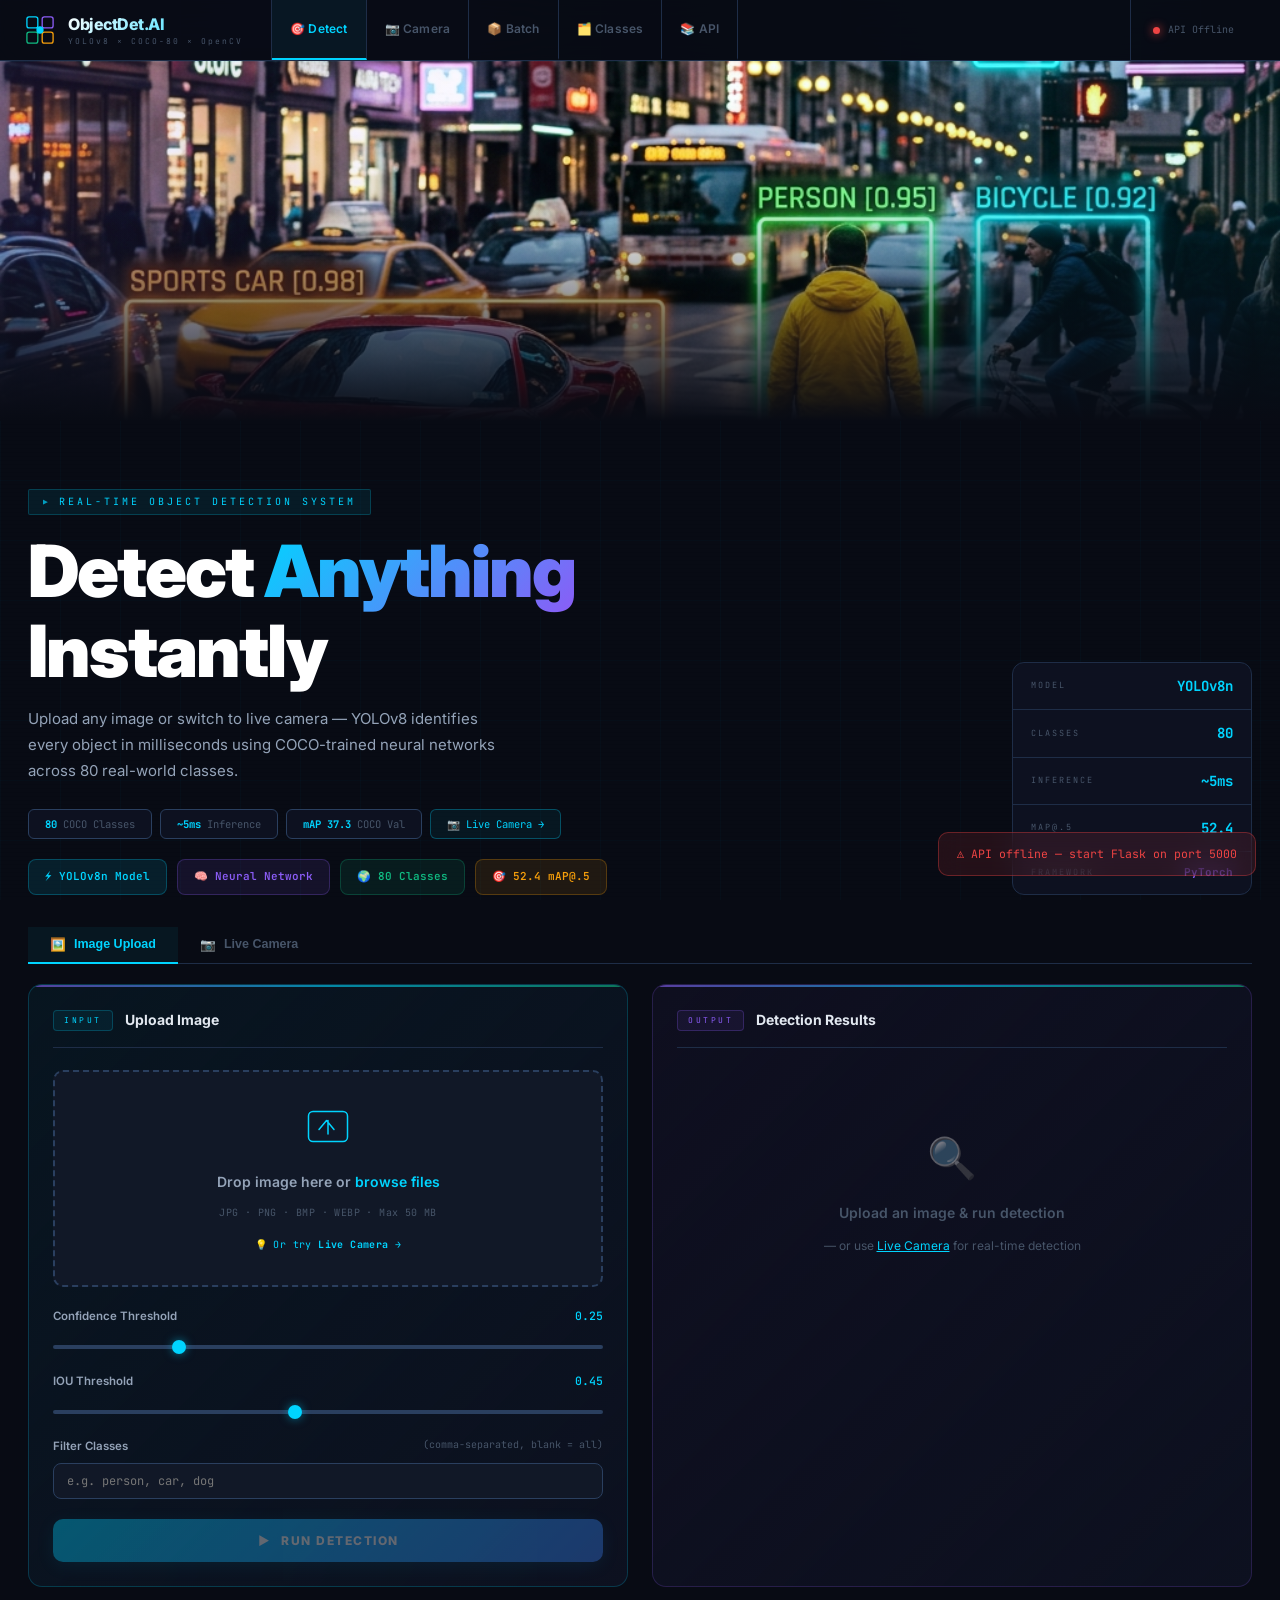
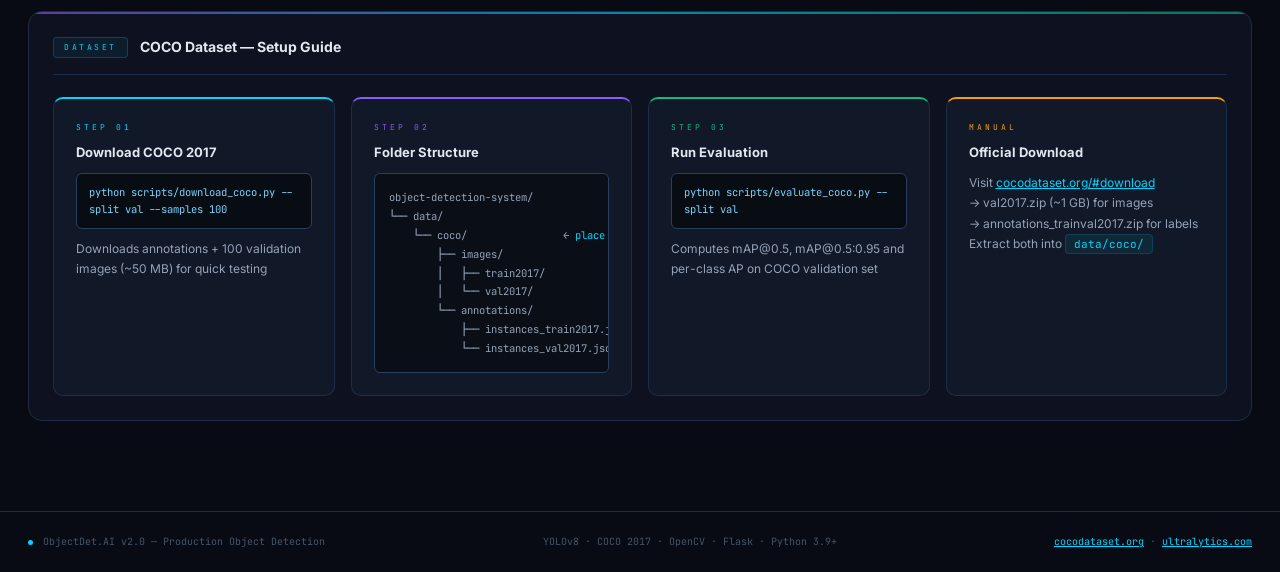
==== frontend/index.html @ 62a94322 "Initial commit - Object Detection System YOLOv8 based object detection system with: - FastAPI backen" ====
<!DOCTYPE html>
<html lang="en">
<head>
<meta charset="UTF-8"/>
<meta name="viewport" content="width=device-width,initial-scale=1.0"/>
<title>ObjectDet.AI — Real-Time Object Detection</title>
<meta name="description" content="Detect any object instantly using YOLOv8 on 80 COCO classes. Upload images or use live camera for real-time AI detection."/>
<link rel="preconnect" href="https://fonts.googleapis.com">
<link href="https://fonts.googleapis.com/css2?family=Inter:wght@300;400;500;600;700;800;900&family=JetBrains+Mono:wght@300;400;500;700&display=swap" rel="stylesheet">
<link rel="stylesheet" href="css/style.css"/>
</head>
<body>

<div class="bg-grid"></div>
<div class="bg-radial"></div>
<div class="scanline"></div>

<!-- ══ HEADER ══ -->
<header class="hdr">
  <div class="hdr-inner">
    <div class="logo">
      <svg class="logo-svg" viewBox="0 0 44 44" fill="none">
        <rect x="4" y="4" width="15" height="15" rx="3" stroke="url(#lg1)" stroke-width="1.8"/>
        <rect x="25" y="4" width="15" height="15" rx="3" stroke="url(#lg2)" stroke-width="1.8"/>
        <rect x="4" y="25" width="15" height="15" rx="3" stroke="url(#lg3)" stroke-width="1.8"/>
        <rect x="25" y="25" width="15" height="15" rx="3" stroke="url(#lg4)" stroke-width="1.8"/>
        <circle cx="22" cy="22" r="5" fill="url(#lgc)"/>
        <defs>
          <linearGradient id="lg1" x1="4" y1="4" x2="19" y2="19"><stop stop-color="#00d4ff"/><stop offset="1" stop-color="#8b5cf6"/></linearGradient>
          <linearGradient id="lg2" x1="25" y1="4" x2="40" y2="19"><stop stop-color="#8b5cf6"/><stop offset="1" stop-color="#ec4899"/></linearGradient>
          <linearGradient id="lg3" x1="4" y1="25" x2="19" y2="40"><stop stop-color="#10b981"/><stop offset="1" stop-color="#00d4ff"/></linearGradient>
          <linearGradient id="lg4" x1="25" y1="25" x2="40" y2="40"><stop stop-color="#f59e0b"/><stop offset="1" stop-color="#10b981"/></linearGradient>
          <linearGradient id="lgc" x1="17" y1="17" x2="27" y2="27"><stop stop-color="#00d4ff"/><stop offset="1" stop-color="#8b5cf6"/></linearGradient>
        </defs>
      </svg>
      <div>
        <div class="logo-name">ObjectDet<span style="color:#8b5cf6">.</span>AI</div>
        <div class="logo-tag">YOLOv8 × COCO-80 × OpenCV</div>
      </div>
    </div>
    <nav class="nav">
      <a href="index.html"   class="nv active">🎯 Detect</a>
      <a href="camera.html"  class="nv">📷 Camera</a>
      <a href="batch.html"   class="nv">📦 Batch</a>
      <a href="classes.html" class="nv">🗂️ Classes</a>
      <a href="docs.html"    class="nv">📚 API</a>
    </nav>
    <div class="status-pill" id="statusPill">
      <span class="sdot" id="sdot"></span>
      <span id="stxt">Connecting…</span>
    </div>
  </div>
</header>

<!-- ══ HERO IMAGE BANNER ══ -->
<div class="hero-img-banner">
  <img src="images/hero_banner.png" alt="AI Object Detection in action — real-life products detected with bounding boxes"/>
</div>

<!-- ══ HERO ══ -->
<section class="hero">
  <div class="hero-left">
    <div class="hero-eyebrow">Real-Time Object Detection System</div>
    <h1 class="hero-h1">Detect <em>Anything</em><br>Instantly</h1>
    <p class="hero-p">Upload any image or switch to live camera — YOLOv8 identifies every object in milliseconds using COCO-trained neural networks across 80 real-world classes.</p>
    <div class="hero-chips">
      <div class="chip"><span id="cChip">80</span> COCO Classes</div>
      <div class="chip"><span>~5ms</span> Inference</div>
      <div class="chip"><span>mAP 37.3</span> COCO Val</div>
      <div class="chip chip-live" onclick="window.location='camera.html'">📷 Live Camera →</div>
    </div>
    <div style="display:flex;gap:10px;margin-top:20px;flex-wrap:wrap;">
      <span class="stat-badge badge-cyan">⚡ YOLOv8n Model</span>
      <span class="stat-badge badge-purple">🧠 Neural Network</span>
      <span class="stat-badge badge-green">🌍 80 Classes</span>
      <span class="stat-badge badge-orange">🎯 52.4 mAP@.5</span>
    </div>
  </div>
  <div class="hero-meta">
    <div class="hm-row"><span class="hm-k">MODEL</span><span class="hm-v">YOLOv8n</span></div>
    <div class="hm-row"><span class="hm-k">CLASSES</span><span class="hm-v" id="cChip2">80</span></div>
    <div class="hm-row"><span class="hm-k">INFERENCE</span><span class="hm-v">~5ms</span></div>
    <div class="hm-row"><span class="hm-k">mAP@.5</span><span class="hm-v">52.4</span></div>
    <div class="hm-row"><span class="hm-k">FRAMEWORK</span><span class="hm-v" style="color:var(--purple);font-size:11px;">PyTorch</span></div>
  </div>
</section>

<!-- ══ MAIN ══ -->
<main class="wrap">

  <div class="mode-tabs">
    <button class="mtab active" id="tabUpload" onclick="switchMode('upload')">
      <span>🖼️</span> Image Upload
    </button>
    <button class="mtab" id="tabCamera" onclick="window.location='camera.html'">
      <span>📷</span> Live Camera
    </button>
  </div>

  <div class="grid-2">

    <!-- INPUT PANEL -->
    <section class="card card-cyan" id="uploadCard">
      <div class="card-hdr">
        <span class="tag">INPUT</span>
        <h2>Upload Image</h2>
      </div>

      <div class="dropzone" id="dz">
        <div class="dz-idle" id="dzIdle">
          <div class="dz-icon">
            <svg viewBox="0 0 64 64" fill="none" width="52" height="52">
              <rect x="6" y="10" width="52" height="40" rx="6" stroke="url(#dzg)" stroke-width="2"/>
              <path d="M20 34l10-12 10 12M32 22v18" stroke="url(#dzg2)" stroke-width="2" stroke-linecap="round" stroke-linejoin="round"/>
              <defs>
                <linearGradient id="dzg" x1="6" y1="10" x2="58" y2="50"><stop stop-color="#00d4ff"/><stop offset="1" stop-color="#8b5cf6"/></linearGradient>
                <linearGradient id="dzg2" x1="20" y1="22" x2="42" y2="40"><stop stop-color="#00d4ff"/><stop offset="1" stop-color="#8b5cf6"/></linearGradient>
              </defs>
            </svg>
          </div>
          <p class="dz-title">Drop image here or <span class="lnk" id="dzBrowse">browse files</span></p>
          <p class="dz-hint">JPG · PNG · BMP · WEBP · Max 50 MB</p>
          <p class="dz-hint" style="margin-top:4px;color:var(--cyan)">💡 Or try <a href="camera.html" style="color:var(--cyan);font-weight:700">Live Camera →</a></p>
        </div>
        <div class="dz-preview hidden" id="dzPreview">
          <img id="prevImg" alt="preview"/>
          <button class="clr-btn" id="clearBtn">✕ Clear</button>
        </div>
        <input type="file" id="fileIn" accept="image/*" class="hidden"/>
      </div>

      <div class="settings">
        <div class="sg">
          <label>Confidence Threshold <span class="sv" id="confV">0.25</span></label>
          <input type="range" id="confS" min="0.05" max="0.95" step="0.05" value="0.25" class="slider"/>
        </div>
        <div class="sg">
          <label>IOU Threshold <span class="sv" id="iouV">0.45</span></label>
          <input type="range" id="iouS"  min="0.1"  max="0.9"  step="0.05" value="0.45" class="slider"/>
        </div>
        <div class="sg full">
          <label>Filter Classes <span style="font-weight:400;color:var(--txt3);font-family:var(--mono);font-size:10px;">(comma-separated, blank = all)</span></label>
          <input type="text" id="clsFilter" placeholder="e.g. person, car, dog" class="txt-in"/>
        </div>
      </div>

      <button class="run-btn" id="runBtn" disabled>
        <span id="runIcon">▶</span>
        <span id="runLabel">Run Detection</span>
        <div class="ring hidden" id="ring"></div>
      </button>
    </section>

    <!-- OUTPUT PANEL -->
    <section class="card card-purple" id="resultCard">
      <div class="card-hdr">
        <span class="tag" style="color:var(--purple);border-color:rgba(139,92,246,0.25);background:rgba(139,92,246,0.08)">OUTPUT</span>
        <h2>Detection Results</h2>
        <div class="card-actions hidden" id="actions">
          <button class="sm-btn" id="dlBtn">⬇ Save</button>
          <button class="sm-btn" id="jsonBtn">{ } JSON</button>
        </div>
      </div>

      <div class="empty" id="emptyState">
        <div class="empty-icon">🔍</div>
        <p style="font-size:14px;font-weight:600">Upload an image &amp; run detection</p>
        <p class="empty-sub">— or use <a href="camera.html" class="lnk">Live Camera</a> for real-time detection</p>
      </div>

      <div class="hidden" id="resultWrap">
        <div class="res-img-wrap">
          <img id="resImg" alt="result"/>
          <div class="img-hud" id="imgHud"></div>
        </div>
        <div class="metrics" id="metrics"></div>
        <div class="class-pills" id="classPills"></div>
        <div class="tbl-wrap">
          <table class="dtbl" id="dtbl">
            <thead>
              <tr><th>#</th><th>Object</th><th>Confidence</th><th>Bounding Box</th><th>Area</th></tr>
            </thead>
            <tbody id="tbody"></tbody>
          </table>
        </div>
        <div class="chart" id="chart"></div>
      </div>
    </section>

  </div>

  <!-- DATASET GUIDE -->
  <section class="card dataset-card">
    <div class="card-hdr">
      <span class="tag">DATASET</span>
      <h2>COCO Dataset — Setup Guide</h2>
    </div>
    <div class="ds-grid">
      <div class="ds-block">
        <div class="ds-step">STEP 01</div>
        <div class="ds-title">Download COCO 2017</div>
        <div class="ds-code">python scripts/download_coco.py --split val --samples 100</div>
        <div class="ds-desc">Downloads annotations + 100 validation images (~50 MB) for quick testing</div>
      </div>
      <div class="ds-block">
        <div class="ds-step">STEP 02</div>
        <div class="ds-title">Folder Structure</div>
        <pre class="ds-tree">object-detection-system/
└── data/
    └── coco/                ← <span class="c-acc">place here</span>
        ├── images/
        │   ├── train2017/
        │   └── val2017/
        └── annotations/
            ├── instances_train2017.json
            └── instances_val2017.json</pre>
      </div>
      <div class="ds-block">
        <div class="ds-step">STEP 03</div>
        <div class="ds-title">Run Evaluation</div>
        <div class="ds-code">python scripts/evaluate_coco.py --split val</div>
        <div class="ds-desc">Computes mAP@0.5, mAP@0.5:0.95 and per-class AP on COCO validation set</div>
      </div>
      <div class="ds-block">
        <div class="ds-step">MANUAL</div>
        <div class="ds-title">Official Download</div>
        <div class="ds-desc">
          Visit <a href="https://cocodataset.org/#download" target="_blank" class="lnk">cocodataset.org/#download</a><br>
          → val2017.zip (~1 GB) for images<br>
          → annotations_trainval2017.zip for labels<br>
          Extract both into <code>data/coco/</code>
        </div>
      </div>
    </div>
  </section>

</main>

<!-- ══ FOOTER ══ -->
<footer class="footer">
  <div class="ft-inner">
    <div class="ft-brand">
      <div class="ft-dot"></div>
      <span>ObjectDet.AI v2.0 — Production Object Detection</span>
    </div>
    <span>YOLOv8 · COCO 2017 · OpenCV · Flask · Python 3.9+</span>
    <span>
      <a href="https://cocodataset.org" target="_blank" class="lnk">cocodataset.org</a>
      ·
      <a href="https://ultralytics.com" target="_blank" class="lnk">ultralytics.com</a>
    </span>
  </div>
</footer>

<!-- JSON Modal -->
<div class="modal-bg hidden" id="jsonModal">
  <div class="modal">
    <div class="modal-top">
      <h3>JSON Response</h3>
      <button id="mClose">✕</button>
    </div>
    <pre class="json-pre" id="jsonPre"></pre>
    <button class="sm-btn" id="copyJson" style="margin:12px 16px">Copy to Clipboard</button>
  </div>
</div>

<div class="toast" id="toast"></div>

<script src="js/api.js"></script>
<script src="js/ui.js"></script>
<script src="js/main.js"></script>
</body>
</html>
---- frontend/css/style.css ----
/* ═══════════════════════════════════════════════════════════
   ObjectDet.AI — Professional Redesign v4
   Aesthetic: Vibrant · Colorful · Premium Dark UI
   ═══════════════════════════════════════════════════════════ */

@import url('https://fonts.googleapis.com/css2?family=Inter:wght@300;400;500;600;700;800;900&family=JetBrains+Mono:wght@300;400;500;700&display=swap');

:root {
  /* Backgrounds */
  --bg: #080b14;
  --bg2: #0d1120;
  --bg3: #111827;
  --bg4: #16202e;

  /* Borders */
  --ln: #1e2d47;
  --ln2: #2a3f5f;

  /* Accent Palette */
  --cyan: #00d4ff;
  --purple: #8b5cf6;
  --green: #10b981;
  --orange: #f59e0b;
  --pink: #ec4899;
  --blue: #3b82f6;
  --red: #ef4444;

  /* Gradients */
  --grad-hero: linear-gradient(135deg, #0f172a 0%, #1e1b4b 50%, #0f172a 100%);
  --grad-cyan: linear-gradient(135deg, #00d4ff, #0ea5e9);
  --grad-purple: linear-gradient(135deg, #8b5cf6, #7c3aed);
  --grad-green: linear-gradient(135deg, #10b981, #059669);
  --grad-orange: linear-gradient(135deg, #f59e0b, #d97706);
  --grad-pink: linear-gradient(135deg, #ec4899, #db2777);

  /* Text */
  --txt: #e2e8f0;
  --txt2: #94a3b8;
  --txt3: #475569;

  /* Font */
  --mono: 'JetBrains Mono', monospace;
  --sans: 'Inter', sans-serif;

  /* Effects */
  --glass: rgba(255, 255, 255, 0.04);
  --glass-border: rgba(255, 255, 255, 0.08);
  --glow-cyan: 0 0 30px rgba(0, 212, 255, 0.35);
  --glow-purple: 0 0 30px rgba(139, 92, 246, 0.35);
}

*,
*::before,
*::after {
  box-sizing: border-box;
  margin: 0;
  padding: 0;
}

html {
  scroll-behavior: smooth;
}

body {
  background: var(--bg);
  color: var(--txt);
  font-family: var(--sans);
  font-size: 14px;
  line-height: 1.6;
  min-height: 100vh;
  overflow-x: hidden;
}

a {
  color: inherit;
  text-decoration: none;
}

code {
  font-family: var(--mono);
  background: rgba(0, 212, 255, 0.08);
  padding: 2px 8px;
  border-radius: 4px;
  font-size: 11px;
  color: var(--cyan);
  border: 1px solid rgba(0, 212, 255, 0.15);
}

.hidden {
  display: none !important;
}

.c-acc,
.c-accent {
  color: var(--cyan);
}

.lnk {
  color: var(--cyan);
  cursor: pointer;
}

a.lnk {
  color: var(--cyan);
  text-decoration: underline;
}

/* ── Animated Background ──────────────────────────────────── */
.bg-grid {
  position: fixed;
  inset: 0;
  z-index: 0;
  pointer-events: none;
  background-image:
    linear-gradient(rgba(0, 212, 255, 0.025) 1px, transparent 1px),
    linear-gradient(90deg, rgba(0, 212, 255, 0.025) 1px, transparent 1px);
  background-size: 60px 60px;
}

.bg-radial {
  position: fixed;
  inset: 0;
  z-index: 0;
  pointer-events: none;
  background:
    radial-gradient(ellipse 60% 50% at 20% 0%, rgba(139, 92, 246, 0.12) 0%, transparent 60%),
    radial-gradient(ellipse 50% 40% at 80% 0%, rgba(0, 212, 255, 0.10) 0%, transparent 60%);
}

.scanline {
  position: fixed;
  inset: 0;
  z-index: 1;
  pointer-events: none;
  background: repeating-linear-gradient(0deg, transparent, transparent 3px, rgba(0, 0, 0, 0.02) 3px, rgba(0, 0, 0, 0.02) 4px);
}

/* ── Header ───────────────────────────────────────────────── */
.hdr {
  position: sticky;
  top: 0;
  z-index: 100;
  background: rgba(8, 11, 20, 0.92);
  backdrop-filter: blur(32px) saturate(1.5);
  border-bottom: 1px solid var(--ln);
  box-shadow: 0 1px 0 rgba(0, 212, 255, 0.05);
}

.hdr-inner {
  max-width: 1440px;
  margin: 0 auto;
  display: flex;
  align-items: stretch;
  padding-left: 24px;
  padding-right: 24px;
  height: 60px;
}

@media(max-width: 768px) {
  .hdr-inner {
    padding-left: 16px;
    padding-right: 16px;
  }
}

.logo {
  display: flex;
  align-items: center;
  gap: 12px;
  padding-right: 28px;
  border-right: 1px solid var(--ln);
  flex-shrink: 0;
}

.logo-svg {
  width: 32px;
  height: 32px;
}

.logo-name {
  font-size: 16px;
  font-weight: 800;
  letter-spacing: -0.5px;
  background: linear-gradient(135deg, #fff 0%, var(--cyan) 100%);
  -webkit-background-clip: text;
  -webkit-text-fill-color: transparent;
  background-clip: text;
}

.logo-tag {
  font-size: 8px;
  font-family: var(--mono);
  color: var(--txt3);
  letter-spacing: 2px;
  margin-top: -2px;
}

.nav {
  display: flex;
  gap: 0;
}

.nv {
  padding: 0 18px;
  height: 60px;
  display: flex;
  align-items: center;
  gap: 7px;
  font-size: 12px;
  font-weight: 600;
  letter-spacing: 0.2px;
  color: var(--txt3);
  text-decoration: none;
  border-right: 1px solid var(--ln);
  border-bottom: 2px solid transparent;
  transition: all 0.2s;
  white-space: nowrap;
}

.nv:hover {
  color: var(--txt);
  background: rgba(255, 255, 255, 0.03);
}

.nv.active {
  color: var(--cyan);
  border-bottom-color: var(--cyan);
  background: rgba(0, 212, 255, 0.06);
}

.status-pill {
  margin-left: auto;
  display: flex;
  align-items: center;
  gap: 8px;
  font-family: var(--mono);
  font-size: 10px;
  color: var(--txt3);
  padding: 0 22px;
  border-left: 1px solid var(--ln);
  flex-shrink: 0;
}

.sdot {
  width: 7px;
  height: 7px;
  border-radius: 50%;
  background: var(--txt3);
  transition: all 0.4s;
  flex-shrink: 0;
}

.sdot.on {
  background: var(--green);
  box-shadow: 0 0 10px var(--green);
  animation: sdpulse 2s ease infinite;
}

.sdot.off {
  background: var(--red);
  box-shadow: 0 0 10px var(--red);
}

@keyframes sdpulse {

  0%,
  100% {
    opacity: 1
  }

  50% {
    opacity: 0.4
  }
}

/* ── Hero Banner ──────────────────────────────────────────── */
.hero {
  position: relative;
  z-index: 2;
  padding: 40px 28px 32px;
  max-width: 1440px;
  margin: 0 auto;
  display: grid;
  grid-template-columns: 1fr 240px;
  align-items: end;
  gap: 40px;
}

@media(max-width: 1024px) {
  .hero {
    gap: 32px;
  }
}

@media(max-width: 900px) {
  .hero {
    grid-template-columns: 1fr;
    padding: 32px 24px 28px;
  }

  .hero-meta {
    display: none;
  }
}

@media(max-width: 640px) {
  .hero {
    padding: 24px 16px 20px;
  }
}

.hero-eyebrow {
  display: inline-flex;
  align-items: center;
  gap: 8px;
  font-family: var(--mono);
  font-size: 10px;
  letter-spacing: 3px;
  color: var(--cyan);
  margin-bottom: 16px;
  background: rgba(0, 212, 255, 0.08);
  border: 1px solid rgba(0, 212, 255, 0.2);
  padding: 4px 14px;
  border-radius: 2px;
  text-transform: uppercase;
}

.hero-eyebrow::before {
  content: '▶';
  font-size: 8px;
  opacity: 0.7;
}

.hero-h1 {
  font-size: clamp(32px, 6.5vw, 72px);
  font-weight: 900;
  letter-spacing: -2px;
  line-height: 1.1;
  color: #fff;
  margin-bottom: 16px;
}

@media(max-width: 640px) {
  .hero-h1 {
    font-size: 28px;
  }
}

.hero-h1 em {
  font-style: normal;
  background: linear-gradient(135deg, var(--cyan) 0%, var(--purple) 100%);
  -webkit-background-clip: text;
  -webkit-text-fill-color: transparent;
  background-clip: text;
}

.hero-p {
  font-size: 15px;
  color: var(--txt2);
  max-width: 480px;
  line-height: 1.75;
  font-weight: 400;
  margin-bottom: 16px;
}

@media(max-width: 640px) {
  .hero-p {
    font-size: 14px;
  }
}

.hero-chips {
  display: flex;
  gap: 8px;
  flex-wrap: wrap;
  margin-top: 24px;
}

.chip {
  padding: 6px 16px;
  border: 1px solid var(--ln2);
  border-radius: 6px;
  font-family: var(--mono);
  font-size: 10.5px;
  color: var(--txt3);
  background: var(--bg2);
  transition: all 0.2s;
}

.chip span {
  color: var(--cyan);
  font-weight: 700;
}

.chip-live {
  cursor: pointer;
  border-color: rgba(0, 212, 255, 0.3);
  color: var(--cyan);
  background: rgba(0, 212, 255, 0.06);
}

.chip-live:hover {
  background: rgba(0, 212, 255, 0.12);
  box-shadow: var(--glow-cyan);
}

/* hero meta panel */
.hero-meta {
  border: 1px solid var(--ln);
  background: var(--bg2);
  border-radius: 12px;
  overflow: hidden;
}

.hm-row {
  padding: 12px 18px;
  border-bottom: 1px solid var(--ln);
  display: flex;
  justify-content: space-between;
  align-items: center;
}

.hm-row:last-child {
  border-bottom: none;
}

.hm-k {
  font-family: var(--mono);
  font-size: 8.5px;
  letter-spacing: 2px;
  color: var(--txt3);
  text-transform: uppercase;
}

.hm-v {
  font-family: var(--mono);
  font-size: 14px;
  font-weight: 700;
  color: var(--cyan);
}

/* Hero Image Banner */
.hero-img-banner {
  position: relative;
  z-index: 2;
  width: 100%;
  max-height: 360px;
  overflow: hidden;
  margin-bottom: 28px;
}

.hero-img-banner img {
  width: 100%;
  height: auto;
  max-height: 360px;
  object-fit: cover;
  display: block;
}

.hero-img-banner::after {
  content: '';
  position: absolute;
  inset: 0;
  background: linear-gradient(180deg, transparent 40%, var(--bg) 100%),
    linear-gradient(90deg, rgba(139, 92, 246, 0.15) 0%, transparent 50%, rgba(0, 212, 255, 0.1) 100%);
}

/* ── Mode Tabs ────────────────────────────────────────────── */
.mode-tabs {
  display: flex;
  gap: 0;
  margin-bottom: 20px;
  border-bottom: 1px solid var(--ln);
}

.mtab {
  display: flex;
  align-items: center;
  gap: 8px;
  padding: 10px 22px;
  font-size: 12.5px;
  font-weight: 600;
  cursor: pointer;
  border: none;
  border-bottom: 2px solid transparent;
  background: transparent;
  color: var(--txt3);
  transition: all 0.2s;
  margin-bottom: -1px;
}

.mtab:hover { color: var(--txt); background: rgba(255,255,255,0.03); }
.mtab.active { color: var(--cyan); border-bottom-color: var(--cyan); background: rgba(0,212,255,0.06); }

.wrap {
  position: relative;
  z-index: 2;
  max-width: 1440px;
  margin: 0 auto;
  padding: 0 28px 90px;
}

.grid-2 {
  display: grid;
  grid-template-columns: 1fr 1fr;
  gap: 24px;
  margin-bottom: 24px;
}

@media(max-width: 1024px) {
  .grid-2 {
    gap: 20px;
  }
}

@media(max-width: 900px) {
  .grid-2 {
    grid-template-columns: 1fr;
    gap: 20px;
    margin-bottom: 20px;
  }
}

@media(max-width: 640px) {
  .wrap {
    padding: 0 16px 60px;
  }

  .grid-2 {
    gap: 16px;
  }
}

/* ── Cards ────────────────────────────────────────────────── */
.card {
  background: var(--bg2);
  border: 1px solid var(--ln);
  border-radius: 14px;
  padding: 24px;
  position: relative;
  overflow: hidden;
  transition: border-color 0.3s, box-shadow 0.3s;
}

.card:hover {
  border-color: rgba(0, 212, 255, 0.2);
  box-shadow: 0 0 40px rgba(0, 212, 255, 0.06);
}

/* Gradient top border accent */
.card::before {
  content: '';
  position: absolute;
  top: 0;
  left: 0;
  right: 0;
  height: 2px;
  background: linear-gradient(90deg, var(--purple), var(--cyan), var(--green));
  opacity: 0.6;
  border-radius: 14px 14px 0 0;
}

.card-hdr {
  display: flex;
  align-items: center;
  gap: 12px;
  margin-bottom: 22px;
  flex-wrap: wrap;
  padding-bottom: 16px;
  border-bottom: 1px solid var(--ln);
}

.tag {
  font-family: var(--mono);
  font-size: 8px;
  letter-spacing: 2.5px;
  color: var(--cyan);
  padding: 3px 10px;
  border: 1px solid rgba(0, 212, 255, 0.22);
  background: rgba(0, 212, 255, 0.06);
  border-radius: 4px;
  text-transform: uppercase;
}

.card-hdr h2 {
  font-size: 14px;
  font-weight: 700;
  color: var(--txt);
}

.card-actions {
  display: flex;
  gap: 8px;
  margin-left: auto;
}

/* Colored variant cards */
.card-cyan {
  border-color: rgba(0, 212, 255, 0.2);
  background: linear-gradient(135deg, rgba(0, 212, 255, 0.05), var(--bg2));
}

.card-purple {
  border-color: rgba(139, 92, 246, 0.2);
  background: linear-gradient(135deg, rgba(139, 92, 246, 0.05), var(--bg2));
}

.card-green {
  border-color: rgba(16, 185, 129, 0.2);
  background: linear-gradient(135deg, rgba(16, 185, 129, 0.05), var(--bg2));
}

.card-orange {
  border-color: rgba(245, 158, 11, 0.2);
  background: linear-gradient(135deg, rgba(245, 158, 11, 0.05), var(--bg2));
}

/* ── Drop Zone ────────────────────────────────────────────── */
.dropzone {
  border: 2px dashed var(--ln2);
  background: var(--bg3);
  border-radius: 10px;
  min-height: 180px;
  display: flex;
  align-items: center;
  justify-content: center;
  cursor: pointer;
  transition: all 0.25s;
  position: relative;
  overflow: hidden;
  margin-bottom: 20px;
}

@media(max-width: 640px) {
  .dropzone {
    min-height: 160px;
  }
}

.dropzone:hover,
.dropzone.drag {
  border-color: rgba(0, 212, 255, 0.5);
  background: rgba(0, 212, 255, 0.03);
  box-shadow: 0 0 30px rgba(0, 212, 255, 0.08) inset;
}

.dropzone::before {
  content: '';
  position: absolute;
  left: 0;
  width: 100%;
  height: 2px;
  background: linear-gradient(90deg, transparent 0%, var(--cyan) 50%, transparent 100%);
  opacity: 0;
  top: 0;
  transition: opacity 0.25s;
}

.dropzone:hover::before,
.dropzone.drag::before {
  opacity: 0.8;
  animation: dzScan 2.2s linear infinite;
}

@keyframes dzScan {
  from {
    top: 0
  }

  to {
    top: calc(100% - 2px)
  }
}

.dz-idle {
  display: flex;
  flex-direction: column;
  align-items: center;
  gap: 12px;
  padding: 32px 20px;
  text-align: center;
}

@media(max-width: 640px) {
  .dz-idle {
    padding: 24px 16px;
  }
}

.dz-icon {
  color: var(--txt3);
}

.dz-icon svg {
  width: 48px;
  height: 48px;
}

.dz-title {
  font-size: 14px;
  font-weight: 600;
  color: var(--txt2);
}

.dz-hint {
  font-family: var(--mono);
  font-size: 10px;
  color: var(--txt3);
  letter-spacing: 0.4px;
}

.dz-preview {
  position: relative;
  padding: 12px;
}

.dz-preview img {
  max-height: 260px;
  max-width: 100%;
  object-fit: contain;
  border-radius: 6px;
}

@media(max-width: 640px) {
  .dz-preview {
    min-height: 160px;
  }

  .dz-preview img {
    max-height: 200px;
  }
}
}

.clr-btn {
  position: absolute;
  top: 10px;
  right: 10px;
  padding: 4px 10px;
  background: rgba(239, 68, 68, 0.12);
  border: 1px solid rgba(239, 68, 68, 0.3);
  color: var(--red);
  font-family: var(--mono);
  font-size: 10px;
  cursor: pointer;
  border-radius: 4px;
  transition: all 0.2s;
}

.clr-btn:hover {
  background: rgba(239, 68, 68, 0.22);
}

/* ── Settings ─────────────────────────────────────────────── */
.settings {
  display: flex;
  flex-direction: column;
  gap: 16px;
  margin-bottom: 20px;
}

.sg label {
  display: flex;
  justify-content: space-between;
  font-size: 11.5px;
  font-weight: 600;
  color: var(--txt2);
  margin-bottom: 8px;
}

.sv {
  font-family: var(--mono);
  color: var(--cyan);
  font-weight: 500;
}

.sg.full {
  grid-column: 1 / -1;
}

.slider {
  width: 100%;
  -webkit-appearance: none;
  appearance: none;
  height: 4px;
  background: var(--ln2);
  outline: none;
  cursor: pointer;
  border-radius: 2px;
}

.slider::-webkit-slider-thumb {
  -webkit-appearance: none;
  width: 14px;
  height: 14px;
  background: var(--cyan);
  border-radius: 50%;
  cursor: pointer;
  box-shadow: 0 0 10px rgba(0, 212, 255, 0.5);
  transition: transform 0.15s;
}

.slider::-webkit-slider-thumb:hover {
  transform: scale(1.2);
}

.txt-in {
  width: 100%;
  padding: 9px 13px;
  background: var(--bg3);
  border: 1px solid var(--ln2);
  color: var(--txt);
  font-family: var(--mono);
  font-size: 12px;
  border-radius: 8px;
  outline: none;
  transition: border-color 0.2s, box-shadow 0.2s;
}

.txt-in:focus {
  border-color: rgba(0, 212, 255, 0.5);
  box-shadow: 0 0 0 3px rgba(0, 212, 255, 0.08);
}

select.txt-in {
  cursor: pointer;
}

/* ── Run Button ───────────────────────────────────────────── */
.run-btn {
  width: 100%;
  padding: 14px;
  background: linear-gradient(135deg, var(--cyan), var(--blue));
  color: #fff;
  font-weight: 800;
  border: none;
  cursor: pointer;
  font-family: var(--sans);
  font-size: 12px;
  letter-spacing: 1.5px;
  text-transform: uppercase;
  display: flex;
  align-items: center;
  justify-content: center;
  gap: 10px;
  transition: all 0.25s;
  position: relative;
  overflow: hidden;
  border-radius: 10px;
  box-shadow: 0 4px 20px rgba(0, 212, 255, 0.2);
}

.run-btn::before {
  content: '';
  position: absolute;
  inset: 0;
  background: linear-gradient(90deg, transparent 0%, rgba(255, 255, 255, 0.2) 50%, transparent 100%);
  transform: translateX(-100%);
}

.run-btn:hover:not(:disabled)::before {
  animation: btnShine 0.6s ease forwards;
}

@keyframes btnShine {
  to {
    transform: translateX(100%);
  }
}

.run-btn:hover:not(:disabled) {
  box-shadow: 0 6px 30px rgba(0, 212, 255, 0.4);
  transform: translateY(-1px);
}

.run-btn:disabled {
  opacity: 0.36;
  cursor: not-allowed;
  transform: none;
}

.ring {
  width: 14px;
  height: 14px;
  border-radius: 50%;
  border: 2px solid rgba(255, 255, 255, 0.3);
  border-top-color: #fff;
  animation: spin 0.65s linear infinite;
}

@keyframes spin {
  to {
    transform: rotate(360deg);
  }
}

.sm-btn {
  padding: 6px 14px;
  font-size: 11px;
  font-weight: 600;
  cursor: pointer;
  border: 1px solid var(--ln2);
  background: var(--bg3);
  color: var(--txt2);
  transition: all 0.2s;
  font-family: var(--mono);
  border-radius: 6px;
}

.sm-btn:hover {
  border-color: var(--cyan);
  color: var(--cyan);
  background: rgba(0, 212, 255, 0.06);
}

/* ── Empty State ──────────────────────────────────────────── */
.empty {
  display: flex;
  flex-direction: column;
  align-items: center;
  justify-content: center;
  gap: 12px;
  min-height: 240px;
  text-align: center;
  color: var(--txt3);
}

.empty-icon {
  font-size: 40px;
  opacity: 0.45;
}

.empty-sub {
  font-size: 12px;
}

/* ── Results ──────────────────────────────────────────────── */
.res-img-wrap {
  position: relative;
  overflow: hidden;
  background: #000;
  border: 1px solid var(--ln);
  margin-bottom: 16px;
  border-radius: 10px;
}

.res-img-wrap img {
  width: 100%;
  max-height: 440px;
  object-fit: contain;
  display: block;
}

.img-hud {
  position: absolute;
  top: 10px;
  right: 10px;
  font-family: var(--mono);
  font-size: 10px;
  color: var(--cyan);
  background: rgba(0, 0, 0, 0.85);
  border: 1px solid rgba(0, 212, 255, 0.2);
  padding: 4px 10px;
  border-radius: 4px;
  backdrop-filter: blur(8px);
}

.metrics {
  display: grid;
  grid-template-columns: repeat(auto-fit, minmax(110px, 1fr));
  gap: 12px;
  margin-bottom: 16px;
}

.mc {
  background: var(--bg3);
  padding: 16px;
  text-align: center;
  border-radius: 10px;
  border: 1px solid var(--ln);
  transition: border-color 0.2s;
}

.mc:nth-child(1) {
  border-top: 2px solid var(--cyan);
}

.mc:nth-child(2) {
  border-top: 2px solid var(--purple);
}

.mc:nth-child(3) {
  border-top: 2px solid var(--green);
}

.mc:nth-child(4) {
  border-top: 2px solid var(--orange);
}

.mc-val {
  font-size: 26px;
  font-weight: 800;
  color: var(--cyan);
  line-height: 1;
  font-family: var(--mono);
}

.mc:nth-child(2) .mc-val {
  color: var(--purple);
}

.mc:nth-child(3) .mc-val {
  color: var(--green);
}

.mc:nth-child(4) .mc-val {
  color: var(--orange);
}

.mc-lbl {
  font-size: 9px;
  font-family: var(--mono);
  color: var(--txt3);
  margin-top: 6px;
  letter-spacing: 1.5px;
  text-transform: uppercase;
}

.class-pills {
  display: flex;
  gap: 6px;
  flex-wrap: wrap;
  margin-bottom: 14px;
}

.cpill {
  display: inline-flex;
  align-items: center;
  padding: 4px 12px;
  font-size: 11px;
  font-weight: 600;
  border-radius: 20px;
}

/* ── Table ────────────────────────────────────────────────── */
.tbl-wrap {
  overflow-x: auto;
  border: 1px solid var(--ln);
  margin-bottom: 16px;
  border-radius: 10px;
}

table.dtbl {
  width: 100%;
  border-collapse: collapse;
  font-size: 12px;
}

.dtbl th {
  background: var(--bg3);
  padding: 10px 16px;
  font-family: var(--mono);
  font-size: 8.5px;
  letter-spacing: 1.5px;
  color: var(--txt3);
  text-align: left;
  border-bottom: 1px solid var(--ln);
  white-space: nowrap;
  text-transform: uppercase;
}

.dtbl td {
  padding: 10px 16px;
  border-bottom: 1px solid var(--ln);
  vertical-align: middle;
}

.dtbl tr:last-child td {
  border: none;
}

.dtbl tr:hover td {
  background: rgba(0, 212, 255, 0.03);
}

.mono12 {
  font-family: var(--mono);
  font-size: 10.5px;
  color: var(--txt3);
}

.conf-row {
  display: flex;
  align-items: center;
  gap: 10px;
}

.cbar {
  height: 4px;
  border-radius: 2px;
}

/* ── Chart ────────────────────────────────────────────────── */
.chart {
  display: flex;
  flex-direction: column;
  gap: 8px;
}

.ch-row {
  display: flex;
  align-items: center;
  gap: 12px;
}

.ch-lbl {
  font-family: var(--mono);
  font-size: 10.5px;
  color: var(--txt2);
  min-width: 90px;
  text-align: right;
}

.ch-track {
  flex: 1;
  height: 18px;
  background: var(--bg3);
  overflow: hidden;
  border: 1px solid var(--ln);
  border-radius: 4px;
}

.ch-fill {
  height: 100%;
  transition: width 1s cubic-bezier(0.4, 0, 0.2, 1);
  border-radius: 4px;
}

.ch-cnt {
  font-family: var(--mono);
  font-size: 10.5px;
  color: var(--txt3);
  min-width: 22px;
}

/* ── Dataset Card ─────────────────────────────────────────── */
.dataset-card {
  margin-top: 0;
}

.ds-grid {
  display: grid;
  grid-template-columns: repeat(auto-fit, minmax(240px, 1fr));
  gap: 16px;
}

.ds-block {
  background: var(--bg3);
  padding: 22px;
  border-radius: 10px;
  border: 1px solid var(--ln);
  transition: border-color 0.2s;
}

.ds-block:hover {
  border-color: rgba(0, 212, 255, 0.25);
}

.ds-block:nth-child(1) {
  border-top: 2px solid var(--cyan);
}

.ds-block:nth-child(2) {
  border-top: 2px solid var(--purple);
}

.ds-block:nth-child(3) {
  border-top: 2px solid var(--green);
}

.ds-block:nth-child(4) {
  border-top: 2px solid var(--orange);
}

.ds-step {
  font-family: var(--mono);
  font-size: 8px;
  letter-spacing: 3px;
  color: var(--cyan);
  margin-bottom: 8px;
}

.ds-block:nth-child(2) .ds-step {
  color: var(--purple);
}

.ds-block:nth-child(3) .ds-step {
  color: var(--green);
}

.ds-block:nth-child(4) .ds-step {
  color: var(--orange);
}

.ds-title {
  font-size: 13px;
  font-weight: 700;
  margin-bottom: 10px;
}

.ds-code {
  font-family: var(--mono);
  font-size: 10.5px;
  color: #7dd3fc;
  background: rgba(0, 0, 0, 0.5);
  border: 1px solid var(--ln2);
  padding: 10px 12px;
  margin-bottom: 10px;
  border-radius: 6px;
  overflow-x: auto;
}

.ds-desc {
  font-size: 12px;
  color: var(--txt2);
  line-height: 1.7;
}

.ds-tree {
  font-family: var(--mono);
  font-size: 10.5px;
  color: var(--txt2);
  line-height: 1.8;
  background: rgba(0, 0, 0, 0.4);
  border: 1px solid var(--ln2);
  padding: 14px;
  overflow-x: auto;
  border-radius: 6px;
}

.c-acc {
  color: var(--cyan);
}

/* ── Error bar ────────────────────────────────────────────── */
.error-bar {
  display: flex;
  align-items: center;
  justify-content: space-between;
  margin-top: 12px;
  padding: 10px 16px;
  background: rgba(239, 68, 68, 0.08);
  border: 1px solid rgba(239, 68, 68, 0.25);
  color: var(--red);
  font-family: var(--mono);
  font-size: 11px;
  border-radius: 8px;
}

.error-bar button {
  background: none;
  border: none;
  color: var(--red);
  cursor: pointer;
  font-size: 18px;
}

/* ── Batch Grid ───────────────────────────────────────────── */
.batch-grid {
  display: grid;
  grid-template-columns: repeat(auto-fill, minmax(260px, 1fr));
  gap: 16px;
}

.bcard {
  background: var(--bg3);
  overflow: hidden;
  border-radius: 10px;
  border: 1px solid var(--ln);
  transition: transform 0.2s, box-shadow 0.2s;
}

.bcard:hover {
  transform: translateY(-3px);
  box-shadow: 0 10px 30px rgba(0, 0, 0, 0.3);
}

.bcard-img {
  width: 100%;
  height: 165px;
  object-fit: contain;
  background: #000;
  display: block;
}

.bcard-body {
  padding: 14px;
}

.bcard-name {
  font-size: 11px;
  font-family: var(--mono);
  color: var(--txt3);
  margin-bottom: 8px;
  white-space: nowrap;
  overflow: hidden;
  text-overflow: ellipsis;
}

/* ── Classes ──────────────────────────────────────────────── */
.cat-tabs {
  display: flex;
  gap: 6px;
  flex-wrap: wrap;
  margin-bottom: 20px;
}

.ctab {
  padding: 7px 16px;
  font-size: 11px;
  font-family: var(--mono);
  cursor: pointer;
  border: 1px solid var(--ln);
  color: var(--txt3);
  background: var(--bg3);
  transition: all 0.2s;
  border-radius: 20px;
  font-weight: 500;
}

.ctab:hover {
  color: var(--txt2);
  border-color: var(--ln2);
}

.ctab.act {
  color: #fff;
  border-color: transparent;
  background: linear-gradient(135deg, var(--purple), var(--cyan));
}

.cls-grid {
  display: grid;
  grid-template-columns: repeat(auto-fill, minmax(120px, 1fr));
  gap: 8px;
}

.cls-card {
  padding: 12px 14px;
  border: 1px solid var(--ln);
  background: var(--bg3);
  cursor: pointer;
  transition: all 0.2s;
  border-radius: 8px;
}

.cls-card:hover {
  border-color: rgba(0, 212, 255, 0.4);
  transform: translateY(-2px);
  box-shadow: 0 6px 20px rgba(0, 0, 0, 0.2);
}

.cls-card.sel {
  border-color: var(--cyan);
  background: rgba(0, 212, 255, 0.07);
}

.cls-id {
  font-family: var(--mono);
  font-size: 8px;
  color: var(--txt3);
  letter-spacing: 0.5px;
}

.cls-name {
  font-size: 11.5px;
  font-weight: 700;
  margin-top: 4px;
}

/* Classes Preview Image */
.classes-banner {
  width: 100%;
  border-radius: 10px;
  overflow: hidden;
  margin-bottom: 20px;
  position: relative;
}

.classes-banner img {
  width: 100%;
  height: 220px;
  object-fit: cover;
  display: block;
}

.classes-banner::after {
  content: '';
  position: absolute;
  inset: 0;
  background: linear-gradient(180deg, transparent 40%, rgba(8, 11, 20, 0.9) 100%);
}

/* ── Toast ────────────────────────────────────────────────── */
.toast {
  position: fixed;
  bottom: 24px;
  right: 24px;
  z-index: 999;
  padding: 12px 18px;
  font-family: var(--mono);
  font-size: 11.5px;
  max-width: 320px;
  border-radius: 10px;
  transform: translateY(130%);
  transition: transform 0.3s cubic-bezier(0.34, 1.56, 0.64, 1);
  display: none;
  backdrop-filter: blur(12px);
}

.toast.show {
  transform: translateY(0);
  display: block;
}

.toast.ok {
  background: rgba(16, 185, 129, 0.12);
  border: 1px solid rgba(16, 185, 129, 0.35);
  color: var(--green);
}

.toast.err {
  background: rgba(239, 68, 68, 0.12);
  border: 1px solid rgba(239, 68, 68, 0.35);
  color: var(--red);
}

.toast.inf {
  background: rgba(0, 212, 255, 0.1);
  border: 1px solid rgba(0, 212, 255, 0.3);
  color: var(--cyan);
}

/* ── JSON Modal ───────────────────────────────────────────── */
.modal-bg {
  position: fixed;
  inset: 0;
  background: rgba(0, 0, 0, 0.85);
  z-index: 200;
  display: flex;
  align-items: center;
  justify-content: center;
  padding: 24px;
  backdrop-filter: blur(8px);
}

.modal {
  background: var(--bg2);
  border: 1px solid var(--ln2);
  width: 100%;
  max-width: 700px;
  max-height: 80vh;
  display: flex;
  flex-direction: column;
  position: relative;
  border-radius: 16px;
  overflow: hidden;
}

.modal::before {
  content: '';
  position: absolute;
  top: 0;
  left: 0;
  right: 0;
  height: 2px;
  background: linear-gradient(90deg, var(--purple), var(--cyan), var(--green));
}

.modal-top {
  display: flex;
  align-items: center;
  justify-content: space-between;
  padding: 14px 18px;
  border-bottom: 1px solid var(--ln);
}

.modal-top h3 {
  font-size: 14px;
  font-weight: 700;
}

.modal-top button {
  background: none;
  border: none;
  color: var(--txt3);
  font-size: 18px;
  cursor: pointer;
}

.json-pre {
  padding: 18px;
  font-family: var(--mono);
  font-size: 11px;
  color: #7dd3fc;
  overflow-y: auto;
  flex: 1;
  white-space: pre;
}

/* ── API Docs ─────────────────────────────────────────────── */
.docs-layout {
  display: grid;
  grid-template-columns: 200px 1fr;
  gap: 32px;
}

@media(max-width: 768px) {
  .docs-layout {
    grid-template-columns: 1fr;
  }
}

.doc-toc {
  position: sticky;
  top: 74px;
  height: fit-content;
}

.doc-toc h3 {
  font-family: var(--mono);
  font-size: 8.5px;
  letter-spacing: 2.5px;
  color: var(--txt3);
  text-transform: uppercase;
  margin-bottom: 12px;
  padding-left: 12px;
  border-left: 2px solid var(--purple);
}

.doc-toc ul {
  list-style: none;
  display: flex;
  flex-direction: column;
  gap: 2px;
}

.doc-toc a {
  font-family: var(--mono);
  font-size: 10.5px;
  color: var(--txt3);
  padding: 6px 12px;
  display: block;
  border-left: 2px solid transparent;
  border-radius: 0 6px 6px 0;
  transition: all 0.2s;
}

.doc-toc a:hover {
  color: var(--cyan);
  border-left-color: var(--cyan);
  background: rgba(0, 212, 255, 0.05);
}

.doc-sec {
  margin-bottom: 40px;
  padding-bottom: 40px;
  border-bottom: 1px solid var(--ln);
}

.doc-sec:last-child {
  border: none;
}

.doc-sec h2 {
  font-size: 16px;
  margin-bottom: 10px;
  display: flex;
  align-items: center;
  gap: 10px;
  font-weight: 700;
}

.doc-sec p {
  color: var(--txt2);
  margin-bottom: 14px;
  font-size: 13.5px;
  line-height: 1.7;
}

.meth {
  padding: 3px 10px;
  font-family: var(--mono);
  font-size: 10.5px;
  font-weight: 700;
  border-radius: 4px;
}

.meth.GET {
  background: rgba(16, 185, 129, 0.12);
  color: var(--green);
  border: 1px solid rgba(16, 185, 129, 0.28);
}

.meth.POST {
  background: rgba(139, 92, 246, 0.12);
  color: #a78bfa;
  border: 1px solid rgba(139, 92, 246, 0.28);
}

.codeblock {
  background: var(--bg3);
  border: 1px solid var(--ln);
  overflow: hidden;
  margin-bottom: 14px;
  border-radius: 10px;
}

.codeblock-lbl {
  background: var(--bg4);
  padding: 6px 14px;
  font-family: var(--mono);
  font-size: 8.5px;
  color: var(--txt3);
  letter-spacing: 1.5px;
  border-bottom: 1px solid var(--ln);
  text-transform: uppercase;
  display: flex;
  align-items: center;
  gap: 8px;
}

.codeblock-lbl::before {
  content: '';
  width: 6px;
  height: 6px;
  border-radius: 50%;
  background: var(--cyan);
  display: inline-block;
}

.codeblock pre {
  padding: 16px;
  font-family: var(--mono);
  font-size: 11.5px;
  color: #7dd3fc;
  overflow-x: auto;
  line-height: 1.8;
}

/* ── Stats / Info Badges ──────────────────────────────────── */
.stat-badge {
  display: inline-flex;
  align-items: center;
  gap: 8px;
  padding: 8px 16px;
  border-radius: 8px;
  font-family: var(--mono);
  font-size: 11px;
  font-weight: 600;
}

.badge-cyan {
  background: rgba(0, 212, 255, 0.1);
  border: 1px solid rgba(0, 212, 255, 0.25);
  color: var(--cyan);
}

.badge-purple {
  background: rgba(139, 92, 246, 0.1);
  border: 1px solid rgba(139, 92, 246, 0.25);
  color: var(--purple);
}

.badge-green {
  background: rgba(16, 185, 129, 0.1);
  border: 1px solid rgba(16, 185, 129, 0.25);
  color: var(--green);
}

.badge-orange {
  background: rgba(245, 158, 11, 0.1);
  border: 1px solid rgba(245, 158, 11, 0.25);
  color: var(--orange);
}

/* ── Product Showcase Strips ──────────────────────────────── */
.product-strip {
  display: flex;
  gap: 12px;
  overflow-x: auto;
  padding: 4px 0 10px;
  margin-bottom: 16px;
  scrollbar-width: thin;
}

.product-strip::-webkit-scrollbar {
  height: 3px;
}

.product-strip::-webkit-scrollbar-track {
  background: transparent;
}

.product-strip::-webkit-scrollbar-thumb {
  background: var(--ln2);
  border-radius: 2px;
}

.product-card {
  flex-shrink: 0;
  width: 130px;
  border-radius: 10px;
  overflow: hidden;
  border: 1px solid var(--ln);
  background: var(--bg3);
  transition: all 0.25s;
  cursor: pointer;
}

.product-card:hover {
  border-color: rgba(0, 212, 255, 0.35);
  transform: translateY(-3px);
  box-shadow: 0 8px 24px rgba(0, 0, 0, 0.3);
}

.product-card-img {
  width: 100%;
  height: 90px;
  object-fit: cover;
  display: block;
}

.product-card-label {
  padding: 7px 9px;
  font-size: 10px;
  font-weight: 700;
  font-family: var(--mono);
  color: var(--txt2);
  white-space: nowrap;
  overflow: hidden;
  text-overflow: ellipsis;
}

/* ── Category color blocks for classes page ───────────────── */
.cat-color-bar {
  height: 3px;
  border-radius: 3px;
  margin-bottom: 4px;
}

/* ── Footer ───────────────────────────────────────────────── */
.footer {
  position: relative;
  z-index: 2;
  border-top: 1px solid var(--ln);
  padding: 22px 28px;
  margin-top: 0;
}

.ft-inner {
  max-width: 1440px;
  margin: 0 auto;
  display: flex;
  justify-content: space-between;
  flex-wrap: wrap;
  gap: 10px;
  font-family: var(--mono);
  font-size: 10px;
  color: var(--txt3);
  align-items: center;
}

.ft-brand {
  display: flex;
  align-items: center;
  gap: 10px;
}

.ft-dot {
  width: 5px;
  height: 5px;
  border-radius: 50%;
  background: var(--cyan);
}

/* ── Scrollbar ────────────────────────────────────────────── */
::-webkit-scrollbar {
  width: 5px;
  height: 5px;
}

::-webkit-scrollbar-track {
  background: var(--bg);
}

::-webkit-scrollbar-thumb {
  background: var(--ln2);
  border-radius: 3px;
}

::-webkit-scrollbar-thumb:hover {
  background: rgba(0, 212, 255, 0.4);
}

/* ── Animations ───────────────────────────────────────────── */
@keyframes fadeUp {
  from {
    opacity: 0;
    transform: translateY(14px)
  }

  to {
    opacity: 1;
    transform: none
  }
}

@keyframes fadeIn {
  from {
    opacity: 0
  }

  to {
    opacity: 1
  }
}

@keyframes slideIn {
  from {
    opacity: 0;
    transform: translateX(-8px)
  }

  to {
    opacity: 1;
    transform: none
  }
}

.hero {
  animation: fadeUp 0.5s ease both;
}

.card {
  animation: fadeUp 0.4s ease both;
}

.card:nth-child(2) {
  animation-delay: 0.07s;
}

.card:nth-child(3) {
  animation-delay: 0.14s;
}

.bcard {
  animation: fadeIn 0.25s ease both;
}

.cls-card {
  animation: fadeIn 0.18s ease both;
}

/* ── Camera page specific ─────────────────────────────────── */
.cam-layout {
  display: grid;
  grid-template-columns: 1fr 310px;
  gap: 20px;
  max-width: 1440px;
  margin: 0 auto;
  padding: 0 28px 60px;
  position: relative;
  z-index: 2;
}

@media(max-width:900px) {
  .cam-layout {
    grid-template-columns: 1fr;
  }
}

.cam-viewport {
  position: relative;
  background: #000;
  overflow: hidden;
  border: 1px solid var(--ln);
  border-radius: 14px;
  aspect-ratio: 16/9;
  min-height: 360px;
}

#camVideo {
  width: 100%;
  height: 100%;
  object-fit: cover;
  display: block;
}

#camCanvas {
  position: absolute;
  inset: 0;
  width: 100%;
  height: 100%;
  pointer-events: none;
  z-index: 2;
}

.cam-hud {
  position: absolute;
  top: 0;
  left: 0;
  right: 0;
  display: flex;
  align-items: center;
  justify-content: space-between;
  padding: 12px 16px;
  background: linear-gradient(180deg, rgba(0, 0, 0, 0.75) 0%, transparent 100%);
  z-index: 5;
  pointer-events: none;
  border-radius: 14px 14px 0 0;
}

.cam-rec {
  display: flex;
  align-items: center;
  gap: 7px;
  font-family: var(--mono);
  font-size: 11px;
  color: #fff;
  background: rgba(239, 68, 68, 0.2);
  border: 1px solid rgba(239, 68, 68, 0.35);
  padding: 4px 12px;
  border-radius: 20px;
}

.rec-dot {
  width: 7px;
  height: 7px;
  border-radius: 50%;
  background: #ef4444;
  animation: recblink 1s ease infinite;
}

@keyframes recblink {

  0%,
  100% {
    opacity: 1
  }

  50% {
    opacity: 0.3
  }
}

.cam-fps {
  font-family: var(--mono);
  font-size: 10px;
  color: rgba(255, 255, 255, 0.6);
}

.cam-overlay-msg {
  position: absolute;
  inset: 0;
  display: flex;
  flex-direction: column;
  align-items: center;
  justify-content: center;
  gap: 14px;
  background: rgba(0, 0, 0, 0.8);
  z-index: 6;
  text-align: center;
  padding: 28px;
  border-radius: 14px;
}

.cam-overlay-msg .cam-icon {
  font-size: 56px;
}

.cam-overlay-msg h3 {
  font-size: 20px;
  font-weight: 800;
}

.cam-overlay-msg p {
  font-size: 13px;
  color: var(--txt2);
  max-width: 300px;
}

.snap-flash {
  position: absolute;
  inset: 0;
  background: #fff;
  opacity: 0;
  pointer-events: none;
  z-index: 10;
  transition: opacity 0.1s;
  border-radius: 14px;
}

.snap-flash.flash {
  opacity: 0.55;
}

.cam-controls {
  position: absolute;
  bottom: 0;
  left: 0;
  right: 0;
  display: flex;
  align-items: center;
  justify-content: center;
  gap: 10px;
  padding: 16px;
  background: linear-gradient(0deg, rgba(0, 0, 0, 0.85) 0%, transparent 100%);
  z-index: 5;
  border-radius: 0 0 14px 14px;
}

.cam-btn {
  padding: 9px 22px;
  font-size: 12px;
  font-weight: 700;
  font-family: var(--sans);
  cursor: pointer;
  border: none;
  transition: all 0.22s;
  border-radius: 8px;
}

.cam-btn-start {
  background: linear-gradient(135deg, var(--cyan), var(--blue));
  color: #fff;
}

.cam-btn-start:hover {
  box-shadow: var(--glow-cyan);
  transform: translateY(-1px);
}

.cam-btn-stop {
  background: linear-gradient(135deg, var(--red), #dc2626);
  color: #fff;
}

.cam-btn-snap {
  background: var(--bg3);
  border: 1px solid var(--ln2);
  color: var(--txt);
}

.cam-btn-snap:hover {
  border-color: var(--cyan);
  color: var(--cyan);
}

.cam-btn:disabled {
  opacity: 0.35;
  cursor: not-allowed;
  transform: none !important;
}

.cam-panel {
  display: flex;
  flex-direction: column;
  gap: 14px;
}

.cam-stats-card {
  background: var(--bg2);
  border: 1px solid var(--ln);
  border-radius: 12px;
  padding: 18px;
}

.cam-stats-card h3 {
  font-family: var(--mono);
  font-size: 8.5px;
  color: var(--txt3);
  letter-spacing: 2.5px;
  text-transform: uppercase;
  margin-bottom: 14px;
  padding-bottom: 10px;
  border-bottom: 1px solid var(--ln);
}

.live-stat {
  display: flex;
  justify-content: space-between;
  padding: 8px 0;
  border-bottom: 1px solid var(--ln);
  font-size: 12px;
}

.live-stat:last-child {
  border: none;
}

.live-stat .lsk {
  color: var(--txt3);
  font-family: var(--mono);
  font-size: 10px;
  letter-spacing: 0.5px;
}

.live-stat .lsv {
  color: var(--cyan);
  font-family: var(--mono);
  font-weight: 700;
  font-size: 12px;
}

.live-det-list {
  display: flex;
  flex-direction: column;
  gap: 6px;
  max-height: 270px;
  overflow-y: auto;
  margin-top: 6px;
}

.live-det-item {
  display: flex;
  align-items: center;
  gap: 10px;
  padding: 8px 12px;
  background: var(--bg3);
  border: 1px solid var(--ln);
  border-radius: 8px;
  border-left: 3px solid var(--cyan);
  animation: slideIn 0.2s ease;
}

.ldi-name {
  font-size: 12px;
  font-weight: 700;
  flex: 1;
}

.ldi-conf {
  font-family: var(--mono);
  font-size: 10.5px;
  color: var(--cyan);
}

.cam-settings {
  background: var(--bg2);
  border: 1px solid var(--ln);
  border-radius: 12px;
  padding: 18px;
}

.cam-settings h3 {
  font-family: var(--mono);
  font-size: 8.5px;
  color: var(--txt3);
  letter-spacing: 2.5px;
  text-transform: uppercase;
  margin-bottom: 14px;
  padding-bottom: 10px;
  border-bottom: 1px solid var(--ln);
}

.snaps-card {
  background: var(--bg2);
  border: 1px solid var(--ln);
  border-radius: 12px;
  padding: 18px;
}

.snaps-card h3 {
  font-family: var(--mono);
  font-size: 8.5px;
  color: var(--txt3);
  letter-spacing: 2.5px;
  text-transform: uppercase;
  margin-bottom: 12px;
  padding-bottom: 10px;
  border-bottom: 1px solid var(--ln);
}

.snaps-strip {
  display: flex;
  gap: 8px;
  overflow-x: auto;
  padding-bottom: 4px;
}

.snap-thumb {
  flex-shrink: 0;
  width: 80px;
  height: 56px;
  object-fit: cover;
  border: 2px solid var(--ln2);
  cursor: pointer;
  transition: border-color 0.2s;
  border-radius: 6px;
}

.snap-thumb:hover {
  border-color: var(--cyan);
}

.no-snaps {
  font-size: 11px;
  color: var(--txt3);
  font-family: var(--mono);
}

.mini-chart {
  display: flex;
  flex-direction: column;
  gap: 6px;
  margin-top: 12px;
}

.mc-row {
  display: flex;
  align-items: center;
  gap: 8px;
  font-size: 10.5px;
  font-family: var(--mono);
}

.mc-name {
  color: var(--txt2);
  min-width: 80px;
  text-align: right;
  white-space: nowrap;
  overflow: hidden;
  text-overflow: ellipsis;
}

.mc-track {
  flex: 1;
  height: 12px;
  background: var(--bg3);
  overflow: hidden;
  border: 1px solid var(--ln);
  border-radius: 4px;
}

.mc-fill {
  height: 100%;
  transition: width 0.5s ease;
  border-radius: 4px;
}

.mc-cnt {
  color: var(--txt3);
  min-width: 22px;
}

.cam-hero-bar {
  position: relative;
  z-index: 2;
  max-width: 1440px;
  margin: 0 auto;
  padding: 40px 28px 24px;
}

.cam-hero-bar h1 {
  font-size: clamp(30px, 5vw, 58px);
  font-weight: 900;
  letter-spacing: -2px;
}

.cam-hero-bar h1 em {
  font-style: normal;
  background: linear-gradient(135deg, var(--cyan), var(--purple));
  -webkit-background-clip: text;
  -webkit-text-fill-color: transparent;
  background-clip: text;
}

.cam-hero-bar p {
  font-size: 14px;
  color: var(--txt2);
  margin-top: 10px;
  max-width: 520px;
}

/* ── File List ────────────────────────────────────────────── */
.file-item {
  display: flex;
  align-items: center;
  gap: 10px;
  background: var(--bg3);
  border: 1px solid var(--ln);
  border-radius: 8px;
  padding: 8px 13px;
  font-size: 11.5px;
  font-family: var(--mono);
}

.file-item-name {
  flex: 1;
  overflow: hidden;
  text-overflow: ellipsis;
  white-space: nowrap;
  color: var(--txt2);
}

.file-item-size {
  color: var(--txt3);
}

.file-item-rm {
  cursor: pointer;
  color: var(--red);
  transition: color 0.15s;
}

.file-item-rm:hover {
  color: #ff6b6b;
}
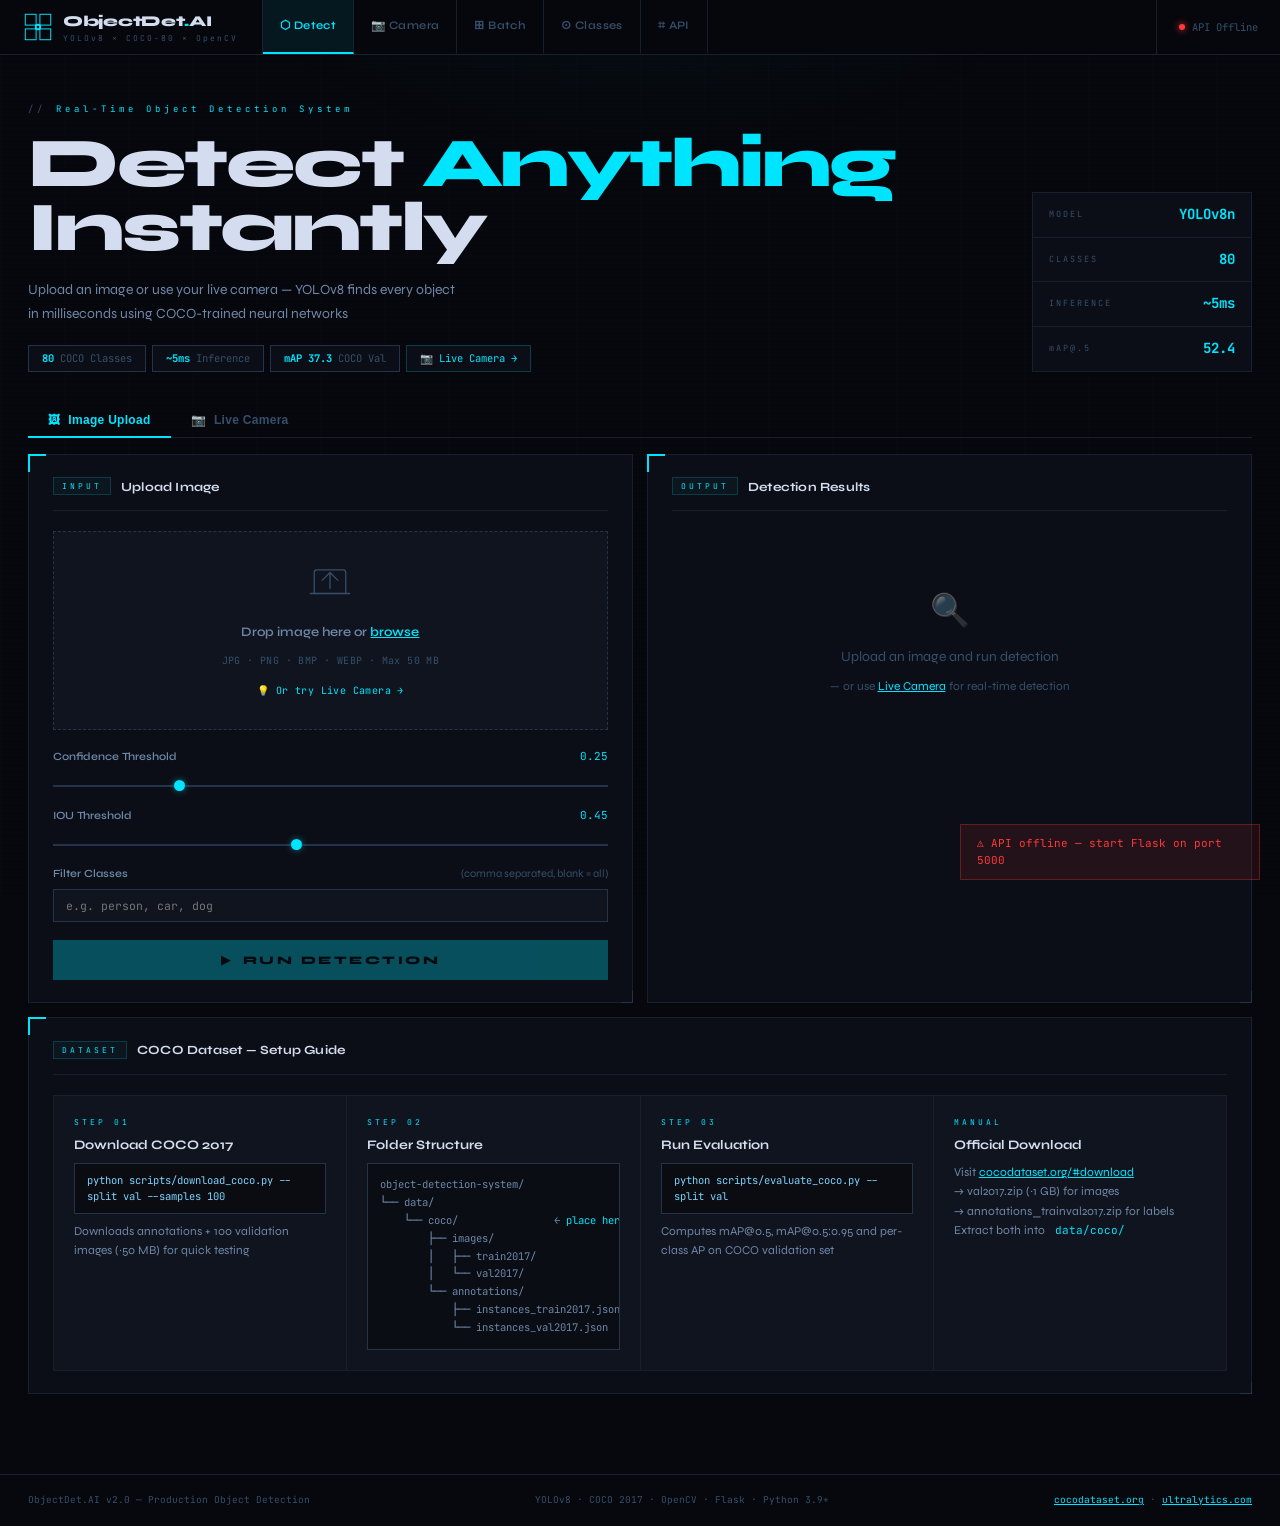
==== commit eea3ddca: "Initial commit - Object Detection System YOLOv8 based object detection system with: - FastAPI backen" ====
--- a/frontend/index.html
+++ b/frontend/index.html
@@ -4,9 +4,8 @@
 <meta charset="UTF-8"/>
 <meta name="viewport" content="width=device-width,initial-scale=1.0"/>
 <title>ObjectDet.AI — Real-Time Object Detection</title>
-<meta name="description" content="Detect any object instantly using YOLOv8 on 80 COCO classes. Upload images or use live camera for real-time AI detection."/>
 <link rel="preconnect" href="https://fonts.googleapis.com">
-<link href="https://fonts.googleapis.com/css2?family=Inter:wght@300;400;500;600;700;800;900&family=JetBrains+Mono:wght@300;400;500;700&display=swap" rel="stylesheet">
+<link href="https://fonts.googleapis.com/css2?family=Syne:wght@400;500;600;700;800&family=JetBrains+Mono:wght@300;400;500;700&display=swap" rel="stylesheet">
 <link rel="stylesheet" href="css/style.css"/>
 </head>
 <body>
@@ -15,35 +14,29 @@
 <div class="bg-radial"></div>
 <div class="scanline"></div>
 
-<!-- ══ HEADER ══ -->
+<!-- ══ HEADER ══════════════════════════════════════════════ -->
 <header class="hdr">
   <div class="hdr-inner">
     <div class="logo">
       <svg class="logo-svg" viewBox="0 0 44 44" fill="none">
-        <rect x="4" y="4" width="15" height="15" rx="3" stroke="url(#lg1)" stroke-width="1.8"/>
-        <rect x="25" y="4" width="15" height="15" rx="3" stroke="url(#lg2)" stroke-width="1.8"/>
-        <rect x="4" y="25" width="15" height="15" rx="3" stroke="url(#lg3)" stroke-width="1.8"/>
-        <rect x="25" y="25" width="15" height="15" rx="3" stroke="url(#lg4)" stroke-width="1.8"/>
-        <circle cx="22" cy="22" r="5" fill="url(#lgc)"/>
-        <defs>
-          <linearGradient id="lg1" x1="4" y1="4" x2="19" y2="19"><stop stop-color="#00d4ff"/><stop offset="1" stop-color="#8b5cf6"/></linearGradient>
-          <linearGradient id="lg2" x1="25" y1="4" x2="40" y2="19"><stop stop-color="#8b5cf6"/><stop offset="1" stop-color="#ec4899"/></linearGradient>
-          <linearGradient id="lg3" x1="4" y1="25" x2="19" y2="40"><stop stop-color="#10b981"/><stop offset="1" stop-color="#00d4ff"/></linearGradient>
-          <linearGradient id="lg4" x1="25" y1="25" x2="40" y2="40"><stop stop-color="#f59e0b"/><stop offset="1" stop-color="#10b981"/></linearGradient>
-          <linearGradient id="lgc" x1="17" y1="17" x2="27" y2="27"><stop stop-color="#00d4ff"/><stop offset="1" stop-color="#8b5cf6"/></linearGradient>
-        </defs>
+        <rect x="2"  y="2"  width="17" height="17" stroke="#00e5ff" stroke-width="1.5"/>
+        <rect x="25" y="2"  width="17" height="17" stroke="#00e5ff" stroke-width="1.5"/>
+        <rect x="2"  y="25" width="17" height="17" stroke="#00e5ff" stroke-width="1.5"/>
+        <rect x="25" y="25" width="17" height="17" stroke="#00e5ff" stroke-width="1.5"/>
+        <circle cx="22" cy="22" r="5" fill="#00e5ff"/>
+        <circle cx="22" cy="22" r="2" fill="#000"/>
       </svg>
       <div>
-        <div class="logo-name">ObjectDet<span style="color:#8b5cf6">.</span>AI</div>
+        <div class="logo-name">ObjectDet<span class="c-acc">.</span>AI</div>
         <div class="logo-tag">YOLOv8 × COCO-80 × OpenCV</div>
       </div>
     </div>
     <nav class="nav">
-      <a href="index.html"   class="nv active">🎯 Detect</a>
+      <a href="index.html"   class="nv active">⬡ Detect</a>
       <a href="camera.html"  class="nv">📷 Camera</a>
-      <a href="batch.html"   class="nv">📦 Batch</a>
-      <a href="classes.html" class="nv">🗂️ Classes</a>
-      <a href="docs.html"    class="nv">📚 API</a>
+      <a href="batch.html"   class="nv">⊞ Batch</a>
+      <a href="classes.html" class="nv">⊙ Classes</a>
+      <a href="docs.html"    class="nv">⌗ API</a>
     </nav>
     <div class="status-pill" id="statusPill">
       <span class="sdot" id="sdot"></span>
@@ -52,45 +45,33 @@
   </div>
 </header>
 
-<!-- ══ HERO IMAGE BANNER ══ -->
-<div class="hero-img-banner">
-  <img src="images/hero_banner.png" alt="AI Object Detection in action — real-life products detected with bounding boxes"/>
-</div>
-
-<!-- ══ HERO ══ -->
+<!-- ══ HERO ═════════════════════════════════════════════════ -->
 <section class="hero">
   <div class="hero-left">
     <div class="hero-eyebrow">Real-Time Object Detection System</div>
     <h1 class="hero-h1">Detect <em>Anything</em><br>Instantly</h1>
-    <p class="hero-p">Upload any image or switch to live camera — YOLOv8 identifies every object in milliseconds using COCO-trained neural networks across 80 real-world classes.</p>
+    <p class="hero-p">Upload an image or use your live camera — YOLOv8 finds every object in milliseconds using COCO-trained neural networks</p>
     <div class="hero-chips">
       <div class="chip"><span id="cChip">80</span> COCO Classes</div>
       <div class="chip"><span>~5ms</span> Inference</div>
       <div class="chip"><span>mAP 37.3</span> COCO Val</div>
       <div class="chip chip-live" onclick="window.location='camera.html'">📷 Live Camera →</div>
     </div>
-    <div style="display:flex;gap:10px;margin-top:20px;flex-wrap:wrap;">
-      <span class="stat-badge badge-cyan">⚡ YOLOv8n Model</span>
-      <span class="stat-badge badge-purple">🧠 Neural Network</span>
-      <span class="stat-badge badge-green">🌍 80 Classes</span>
-      <span class="stat-badge badge-orange">🎯 52.4 mAP@.5</span>
-    </div>
   </div>
   <div class="hero-meta">
     <div class="hm-row"><span class="hm-k">MODEL</span><span class="hm-v">YOLOv8n</span></div>
     <div class="hm-row"><span class="hm-k">CLASSES</span><span class="hm-v" id="cChip2">80</span></div>
     <div class="hm-row"><span class="hm-k">INFERENCE</span><span class="hm-v">~5ms</span></div>
     <div class="hm-row"><span class="hm-k">mAP@.5</span><span class="hm-v">52.4</span></div>
-    <div class="hm-row"><span class="hm-k">FRAMEWORK</span><span class="hm-v" style="color:var(--purple);font-size:11px;">PyTorch</span></div>
   </div>
 </section>
 
-<!-- ══ MAIN ══ -->
+<!-- ══ MAIN ═════════════════════════════════════════════════ -->
 <main class="wrap">
 
   <div class="mode-tabs">
     <button class="mtab active" id="tabUpload" onclick="switchMode('upload')">
-      <span>🖼️</span> Image Upload
+      <span>🖼</span> Image Upload
     </button>
     <button class="mtab" id="tabCamera" onclick="window.location='camera.html'">
       <span>📷</span> Live Camera
@@ -100,7 +81,7 @@
   <div class="grid-2">
 
     <!-- INPUT PANEL -->
-    <section class="card card-cyan" id="uploadCard">
+    <section class="card" id="uploadCard">
       <div class="card-hdr">
         <span class="tag">INPUT</span>
         <h2>Upload Image</h2>
@@ -109,18 +90,14 @@
       <div class="dropzone" id="dz">
         <div class="dz-idle" id="dzIdle">
           <div class="dz-icon">
-            <svg viewBox="0 0 64 64" fill="none" width="52" height="52">
-              <rect x="6" y="10" width="52" height="40" rx="6" stroke="url(#dzg)" stroke-width="2"/>
-              <path d="M20 34l10-12 10 12M32 22v18" stroke="url(#dzg2)" stroke-width="2" stroke-linecap="round" stroke-linejoin="round"/>
-              <defs>
-                <linearGradient id="dzg" x1="6" y1="10" x2="58" y2="50"><stop stop-color="#00d4ff"/><stop offset="1" stop-color="#8b5cf6"/></linearGradient>
-                <linearGradient id="dzg2" x1="20" y1="22" x2="42" y2="40"><stop stop-color="#00d4ff"/><stop offset="1" stop-color="#8b5cf6"/></linearGradient>
-              </defs>
+            <svg viewBox="0 0 64 64" fill="none">
+              <path d="M8 48V16a4 4 0 014-4h40a4 4 0 014 4v32" stroke="currentColor" stroke-width="2" stroke-linecap="round"/>
+              <path d="M2 48h60M20 28l12-12 12 12M32 16v24" stroke="currentColor" stroke-width="2" stroke-linecap="round" stroke-linejoin="round"/>
             </svg>
           </div>
-          <p class="dz-title">Drop image here or <span class="lnk" id="dzBrowse">browse files</span></p>
+          <p class="dz-title">Drop image here or <span class="lnk" id="dzBrowse">browse</span></p>
           <p class="dz-hint">JPG · PNG · BMP · WEBP · Max 50 MB</p>
-          <p class="dz-hint" style="margin-top:4px;color:var(--cyan)">💡 Or try <a href="camera.html" style="color:var(--cyan);font-weight:700">Live Camera →</a></p>
+          <p class="dz-hint" style="margin-top:4px;color:var(--acc)">💡 Or try <a href="camera.html" style="color:var(--acc)">Live Camera →</a></p>
         </div>
         <div class="dz-preview hidden" id="dzPreview">
           <img id="prevImg" alt="preview"/>
@@ -139,7 +116,7 @@
           <input type="range" id="iouS"  min="0.1"  max="0.9"  step="0.05" value="0.45" class="slider"/>
         </div>
         <div class="sg full">
-          <label>Filter Classes <span style="font-weight:400;color:var(--txt3);font-family:var(--mono);font-size:10px;">(comma-separated, blank = all)</span></label>
+          <label>Filter Classes <span class="hint-txt" style="font-weight:400;color:var(--txt3)">(comma separated, blank = all)</span></label>
           <input type="text" id="clsFilter" placeholder="e.g. person, car, dog" class="txt-in"/>
         </div>
       </div>
@@ -152,9 +129,9 @@
     </section>
 
     <!-- OUTPUT PANEL -->
-    <section class="card card-purple" id="resultCard">
+    <section class="card" id="resultCard">
       <div class="card-hdr">
-        <span class="tag" style="color:var(--purple);border-color:rgba(139,92,246,0.25);background:rgba(139,92,246,0.08)">OUTPUT</span>
+        <span class="tag">OUTPUT</span>
         <h2>Detection Results</h2>
         <div class="card-actions hidden" id="actions">
           <button class="sm-btn" id="dlBtn">⬇ Save</button>
@@ -164,7 +141,7 @@
 
       <div class="empty" id="emptyState">
         <div class="empty-icon">🔍</div>
-        <p style="font-size:14px;font-weight:600">Upload an image &amp; run detection</p>
+        <p>Upload an image and run detection</p>
         <p class="empty-sub">— or use <a href="camera.html" class="lnk">Live Camera</a> for real-time detection</p>
       </div>
 
@@ -189,7 +166,7 @@
 
   </div>
 
-  <!-- DATASET GUIDE -->
+  <!-- DATASET SECTION -->
   <section class="card dataset-card">
     <div class="card-hdr">
       <span class="tag">DATASET</span>
@@ -236,13 +213,10 @@
 
 </main>
 
-<!-- ══ FOOTER ══ -->
+<!-- ══ FOOTER ════════════════════════════════════════════════ -->
 <footer class="footer">
   <div class="ft-inner">
-    <div class="ft-brand">
-      <div class="ft-dot"></div>
-      <span>ObjectDet.AI v2.0 — Production Object Detection</span>
-    </div>
+    <span>ObjectDet.AI v2.0 — Production Object Detection</span>
     <span>YOLOv8 · COCO 2017 · OpenCV · Flask · Python 3.9+</span>
     <span>
       <a href="https://cocodataset.org" target="_blank" class="lnk">cocodataset.org</a>
--- a/frontend/css/style.css
+++ b/frontend/css/style.css
@@ -1,2319 +1,562 @@
 /* ═══════════════════════════════════════════════════════════
-   ObjectDet.AI — Professional Redesign v4
-   Aesthetic: Vibrant · Colorful · Premium Dark UI
+   ObjectDet.AI — System Interface v3
+   Stack: Syne (UI/Display) · JetBrains Mono (Data/Code)
+   Aesthetic: Precision Instrument · Terminal OS · Dense Grid
    ═══════════════════════════════════════════════════════════ */
 
-@import url('https://fonts.googleapis.com/css2?family=Inter:wght@300;400;500;600;700;800;900&family=JetBrains+Mono:wght@300;400;500;700&display=swap');
+@import url('https://fonts.googleapis.com/css2?family=Syne:wght@400;500;600;700;800&family=JetBrains+Mono:wght@300;400;500;700&display=swap');
 
 :root {
-  /* Backgrounds */
-  --bg: #080b14;
-  --bg2: #0d1120;
-  --bg3: #111827;
-  --bg4: #16202e;
-
-  /* Borders */
-  --ln: #1e2d47;
-  --ln2: #2a3f5f;
-
-  /* Accent Palette */
-  --cyan: #00d4ff;
-  --purple: #8b5cf6;
-  --green: #10b981;
-  --orange: #f59e0b;
-  --pink: #ec4899;
-  --blue: #3b82f6;
-  --red: #ef4444;
-
-  /* Gradients */
-  --grad-hero: linear-gradient(135deg, #0f172a 0%, #1e1b4b 50%, #0f172a 100%);
-  --grad-cyan: linear-gradient(135deg, #00d4ff, #0ea5e9);
-  --grad-purple: linear-gradient(135deg, #8b5cf6, #7c3aed);
-  --grad-green: linear-gradient(135deg, #10b981, #059669);
-  --grad-orange: linear-gradient(135deg, #f59e0b, #d97706);
-  --grad-pink: linear-gradient(135deg, #ec4899, #db2777);
-
-  /* Text */
-  --txt: #e2e8f0;
-  --txt2: #94a3b8;
-  --txt3: #475569;
-
-  /* Font */
-  --mono: 'JetBrains Mono', monospace;
-  --sans: 'Inter', sans-serif;
-
-  /* Effects */
-  --glass: rgba(255, 255, 255, 0.04);
-  --glass-border: rgba(255, 255, 255, 0.08);
-  --glow-cyan: 0 0 30px rgba(0, 212, 255, 0.35);
-  --glow-purple: 0 0 30px rgba(139, 92, 246, 0.35);
-}
-
-*,
-*::before,
-*::after {
-  box-sizing: border-box;
-  margin: 0;
-  padding: 0;
-}
-
-html {
-  scroll-behavior: smooth;
-}
-
+  --bg:     #07080d;
+  --bg2:    #0b0e16;
+  --bg3:    #10141e;
+  --bg4:    #141a26;
+  --ln:     #18202e;
+  --ln2:    #24324a;
+  --acc:    #00e5ff;
+  --acc-d:  rgba(0,229,255,.08);
+  --grn:    #00d97e;
+  --amb:    #f5a623;
+  --red:    #ff3a3a;
+  --txt:    #d4ddef;
+  --txt2:   #6e87a8;
+  --txt3:   #354f6b;
+  --mono:   'JetBrains Mono', monospace;
+  --sans:   'Syne', sans-serif;
+  --sh:     0 0 0 1px var(--ln), 0 20px 48px rgba(0,0,0,.6);
+}
+
+*, *::before, *::after { box-sizing: border-box; margin: 0; padding: 0; }
+html { scroll-behavior: smooth; }
 body {
   background: var(--bg);
   color: var(--txt);
   font-family: var(--sans);
   font-size: 14px;
-  line-height: 1.6;
+  line-height: 1.55;
   min-height: 100vh;
   overflow-x: hidden;
 }
-
-a {
-  color: inherit;
-  text-decoration: none;
-}
-
+a { color: inherit; text-decoration: none; }
 code {
   font-family: var(--mono);
-  background: rgba(0, 212, 255, 0.08);
-  padding: 2px 8px;
-  border-radius: 4px;
-  font-size: 11px;
-  color: var(--cyan);
-  border: 1px solid rgba(0, 212, 255, 0.15);
-}
-
-.hidden {
-  display: none !important;
-}
-
-.c-acc,
-.c-accent {
-  color: var(--cyan);
-}
-
-.lnk {
-  color: var(--cyan);
-  cursor: pointer;
-}
-
-a.lnk {
-  color: var(--cyan);
-  text-decoration: underline;
-}
-
-/* ── Animated Background ──────────────────────────────────── */
+  background: var(--bg3);
+  padding: 2px 7px; border-radius: 2px;
+  font-size: 11px; color: var(--acc);
+}
+.hidden { display: none !important; }
+.c-acc, .c-accent { color: var(--acc); }
+.lnk { color: var(--acc); cursor: pointer; text-decoration: underline; }
+a.lnk { color: var(--acc); text-decoration: underline; }
+
+/* ── Background ─────────────────────────────────────────── */
 .bg-grid {
-  position: fixed;
-  inset: 0;
-  z-index: 0;
-  pointer-events: none;
+  position: fixed; inset: 0; z-index: 0; pointer-events: none;
   background-image:
-    linear-gradient(rgba(0, 212, 255, 0.025) 1px, transparent 1px),
-    linear-gradient(90deg, rgba(0, 212, 255, 0.025) 1px, transparent 1px);
-  background-size: 60px 60px;
-}
-
+    linear-gradient(rgba(0,229,255,.014) 1px, transparent 1px),
+    linear-gradient(90deg, rgba(0,229,255,.014) 1px, transparent 1px);
+  background-size: 64px 64px;
+}
 .bg-radial {
-  position: fixed;
-  inset: 0;
-  z-index: 0;
-  pointer-events: none;
-  background:
-    radial-gradient(ellipse 60% 50% at 20% 0%, rgba(139, 92, 246, 0.12) 0%, transparent 60%),
-    radial-gradient(ellipse 50% 40% at 80% 0%, rgba(0, 212, 255, 0.10) 0%, transparent 60%);
-}
-
+  position: fixed; inset: 0; z-index: 0; pointer-events: none;
+  background: radial-gradient(ellipse 55% 38% at 50% -5%, rgba(0,229,255,.042) 0%, transparent 60%);
+}
 .scanline {
-  position: fixed;
-  inset: 0;
-  z-index: 1;
-  pointer-events: none;
-  background: repeating-linear-gradient(0deg, transparent, transparent 3px, rgba(0, 0, 0, 0.02) 3px, rgba(0, 0, 0, 0.02) 4px);
-}
-
-/* ── Header ───────────────────────────────────────────────── */
+  position: fixed; inset: 0; z-index: 1; pointer-events: none;
+  background: repeating-linear-gradient(0deg, transparent, transparent 2px, rgba(0,0,0,.035) 2px, rgba(0,0,0,.035) 4px);
+}
+
+/* ── Header ─────────────────────────────────────────────── */
 .hdr {
-  position: sticky;
-  top: 0;
-  z-index: 100;
-  background: rgba(8, 11, 20, 0.92);
-  backdrop-filter: blur(32px) saturate(1.5);
+  position: sticky; top: 0; z-index: 100;
+  background: rgba(7,8,13,.96);
+  backdrop-filter: blur(28px);
   border-bottom: 1px solid var(--ln);
-  box-shadow: 0 1px 0 rgba(0, 212, 255, 0.05);
-}
-
+}
 .hdr-inner {
-  max-width: 1440px;
-  margin: 0 auto;
-  display: flex;
-  align-items: stretch;
+  max-width: 1440px; margin: 0 auto;
+  display: flex; align-items: stretch; gap: 0;
+  padding: 0; height: 54px;
   padding-left: 24px;
+}
+.logo {
+  display: flex; align-items: center; gap: 11px;
   padding-right: 24px;
-  height: 60px;
-}
-
-@media(max-width: 768px) {
-  .hdr-inner {
-    padding-left: 16px;
-    padding-right: 16px;
-  }
-}
-
-.logo {
-  display: flex;
-  align-items: center;
-  gap: 12px;
-  padding-right: 28px;
   border-right: 1px solid var(--ln);
   flex-shrink: 0;
 }
-
-.logo-svg {
-  width: 32px;
-  height: 32px;
-}
-
-.logo-name {
-  font-size: 16px;
-  font-weight: 800;
-  letter-spacing: -0.5px;
-  background: linear-gradient(135deg, #fff 0%, var(--cyan) 100%);
-  -webkit-background-clip: text;
-  -webkit-text-fill-color: transparent;
-  background-clip: text;
-}
-
-.logo-tag {
-  font-size: 8px;
-  font-family: var(--mono);
-  color: var(--txt3);
-  letter-spacing: 2px;
-  margin-top: -2px;
-}
-
-.nav {
-  display: flex;
-  gap: 0;
-}
-
+.logo-svg { width: 28px; height: 28px; }
+.logo-name { font-family: var(--sans); font-size: 15px; font-weight: 800; letter-spacing: -0.3px; }
+.logo-tag  { font-size: 8px; font-family: var(--mono); color: var(--txt3); letter-spacing: 2px; margin-top: -1px; }
+
+.nav { display: flex; gap: 0; }
 .nv {
-  padding: 0 18px;
-  height: 60px;
-  display: flex;
-  align-items: center;
-  gap: 7px;
-  font-size: 12px;
-  font-weight: 600;
-  letter-spacing: 0.2px;
-  color: var(--txt3);
-  text-decoration: none;
+  padding: 0 17px; height: 54px;
+  display: flex; align-items: center;
+  font-size: 11.5px; font-weight: 600; letter-spacing: .4px;
+  color: var(--txt3); text-decoration: none;
   border-right: 1px solid var(--ln);
   border-bottom: 2px solid transparent;
-  transition: all 0.2s;
+  transition: color .15s, background .15s, border-color .15s;
   white-space: nowrap;
 }
-
-.nv:hover {
-  color: var(--txt);
-  background: rgba(255, 255, 255, 0.03);
-}
-
-.nv.active {
-  color: var(--cyan);
-  border-bottom-color: var(--cyan);
-  background: rgba(0, 212, 255, 0.06);
-}
+.nv:hover  { color: var(--txt2); background: rgba(255,255,255,.025); }
+.nv.active { color: var(--acc); border-bottom-color: var(--acc); background: var(--acc-d); }
 
 .status-pill {
   margin-left: auto;
-  display: flex;
-  align-items: center;
-  gap: 8px;
-  font-family: var(--mono);
-  font-size: 10px;
-  color: var(--txt3);
+  display: flex; align-items: center; gap: 7px;
+  font-family: var(--mono); font-size: 10.5px; color: var(--txt3);
   padding: 0 22px;
   border-left: 1px solid var(--ln);
   flex-shrink: 0;
 }
-
 .sdot {
-  width: 7px;
-  height: 7px;
-  border-radius: 50%;
-  background: var(--txt3);
-  transition: all 0.4s;
-  flex-shrink: 0;
-}
-
-.sdot.on {
-  background: var(--green);
-  box-shadow: 0 0 10px var(--green);
-  animation: sdpulse 2s ease infinite;
-}
-
-.sdot.off {
-  background: var(--red);
-  box-shadow: 0 0 10px var(--red);
-}
-
-@keyframes sdpulse {
-
-  0%,
-  100% {
-    opacity: 1
-  }
-
-  50% {
-    opacity: 0.4
-  }
-}
-
-/* ── Hero Banner ──────────────────────────────────────────── */
+  width: 6px; height: 6px; border-radius: 50%;
+  background: var(--txt3); transition: all .4s; flex-shrink: 0;
+}
+.sdot.on  { background: var(--grn); box-shadow: 0 0 7px var(--grn); animation: sdpulse 2.5s ease infinite; }
+.sdot.off { background: var(--red); box-shadow: 0 0 7px var(--red); }
+@keyframes sdpulse { 0%,100%{opacity:1} 50%{opacity:.45} }
+
+/* ── Hero ───────────────────────────────────────────────── */
 .hero {
-  position: relative;
-  z-index: 2;
-  padding: 40px 28px 32px;
-  max-width: 1440px;
-  margin: 0 auto;
+  position: relative; z-index: 2;
+  padding: 48px 28px 32px;
+  max-width: 1440px; margin: 0 auto;
   display: grid;
-  grid-template-columns: 1fr 240px;
-  align-items: end;
-  gap: 40px;
-}
-
-@media(max-width: 1024px) {
-  .hero {
-    gap: 32px;
-  }
-}
-
+  grid-template-columns: 1fr 220px;
+  align-items: end; gap: 48px;
+}
 @media(max-width: 900px) {
-  .hero {
-    grid-template-columns: 1fr;
-    padding: 32px 24px 28px;
-  }
-
-  .hero-meta {
-    display: none;
-  }
-}
-
-@media(max-width: 640px) {
-  .hero {
-    padding: 24px 16px 20px;
-  }
-}
-
+  .hero { grid-template-columns: 1fr; }
+  .hero-meta { display: none; }
+}
 .hero-eyebrow {
-  display: inline-flex;
-  align-items: center;
-  gap: 8px;
-  font-family: var(--mono);
-  font-size: 10px;
-  letter-spacing: 3px;
-  color: var(--cyan);
-  margin-bottom: 16px;
-  background: rgba(0, 212, 255, 0.08);
-  border: 1px solid rgba(0, 212, 255, 0.2);
-  padding: 4px 14px;
-  border-radius: 2px;
-  text-transform: uppercase;
-}
-
-.hero-eyebrow::before {
-  content: '▶';
-  font-size: 8px;
-  opacity: 0.7;
-}
-
+  font-family: var(--mono); font-size: 9px;
+  letter-spacing: 4px; color: var(--acc);
+  margin-bottom: 14px;
+  display: flex; align-items: center; gap: 10px;
+}
+.hero-eyebrow::before { content: '//'; color: var(--txt3); }
 .hero-h1 {
-  font-size: clamp(32px, 6.5vw, 72px);
-  font-weight: 900;
-  letter-spacing: -2px;
-  line-height: 1.1;
-  color: #fff;
-  margin-bottom: 16px;
-}
-
-@media(max-width: 640px) {
-  .hero-h1 {
-    font-size: 28px;
-  }
-}
-
-.hero-h1 em {
-  font-style: normal;
-  background: linear-gradient(135deg, var(--cyan) 0%, var(--purple) 100%);
-  -webkit-background-clip: text;
-  -webkit-text-fill-color: transparent;
-  background-clip: text;
-}
-
+  font-size: clamp(36px, 6.5vw, 70px);
+  font-weight: 800; letter-spacing: -2.5px;
+  line-height: .92; color: var(--txt);
+  margin-bottom: 18px;
+}
+.hero-h1 em { color: var(--acc); font-style: normal; }
 .hero-p {
-  font-size: 15px;
-  color: var(--txt2);
-  max-width: 480px;
-  line-height: 1.75;
-  font-weight: 400;
-  margin-bottom: 16px;
-}
-
-@media(max-width: 640px) {
-  .hero-p {
-    font-size: 14px;
-  }
-}
-
-.hero-chips {
-  display: flex;
-  gap: 8px;
-  flex-wrap: wrap;
-  margin-top: 24px;
-}
-
+  font-size: 14px; color: var(--txt2);
+  max-width: 440px; line-height: 1.7; font-weight: 400;
+}
+.hero-chips { display: flex; gap: 6px; flex-wrap: wrap; margin-top: 20px; }
 .chip {
-  padding: 6px 16px;
-  border: 1px solid var(--ln2);
-  border-radius: 6px;
-  font-family: var(--mono);
-  font-size: 10.5px;
-  color: var(--txt3);
-  background: var(--bg2);
-  transition: all 0.2s;
-}
-
-.chip span {
-  color: var(--cyan);
-  font-weight: 700;
-}
-
+  padding: 4px 13px;
+  border: 1px solid var(--ln2); border-radius: 0;
+  font-family: var(--mono); font-size: 10.5px;
+  color: var(--txt3); background: var(--bg2);
+}
+.chip span { color: var(--acc); font-weight: 700; }
 .chip-live {
-  cursor: pointer;
-  border-color: rgba(0, 212, 255, 0.3);
-  color: var(--cyan);
-  background: rgba(0, 212, 255, 0.06);
-}
-
-.chip-live:hover {
-  background: rgba(0, 212, 255, 0.12);
-  box-shadow: var(--glow-cyan);
-}
-
-/* hero meta panel */
+  cursor: pointer; border-color: rgba(0,229,255,.22); color: var(--acc);
+  transition: background .2s;
+}
+.chip-live:hover { background: var(--acc-d); }
+
+/* hero right panel */
 .hero-meta {
-  border: 1px solid var(--ln);
-  background: var(--bg2);
-  border-radius: 12px;
-  overflow: hidden;
-}
-
+  border: 1px solid var(--ln); background: var(--bg2);
+}
 .hm-row {
-  padding: 12px 18px;
+  padding: 11px 16px;
   border-bottom: 1px solid var(--ln);
-  display: flex;
-  justify-content: space-between;
-  align-items: center;
-}
-
-.hm-row:last-child {
-  border-bottom: none;
-}
-
-.hm-k {
-  font-family: var(--mono);
-  font-size: 8.5px;
-  letter-spacing: 2px;
-  color: var(--txt3);
-  text-transform: uppercase;
-}
-
-.hm-v {
-  font-family: var(--mono);
-  font-size: 14px;
-  font-weight: 700;
-  color: var(--cyan);
-}
-
-/* Hero Image Banner */
-.hero-img-banner {
-  position: relative;
-  z-index: 2;
-  width: 100%;
-  max-height: 360px;
-  overflow: hidden;
-  margin-bottom: 28px;
-}
-
-.hero-img-banner img {
-  width: 100%;
-  height: auto;
-  max-height: 360px;
-  object-fit: cover;
-  display: block;
-}
-
-.hero-img-banner::after {
-  content: '';
-  position: absolute;
-  inset: 0;
-  background: linear-gradient(180deg, transparent 40%, var(--bg) 100%),
-    linear-gradient(90deg, rgba(139, 92, 246, 0.15) 0%, transparent 50%, rgba(0, 212, 255, 0.1) 100%);
-}
-
-/* ── Mode Tabs ────────────────────────────────────────────── */
+  display: flex; justify-content: space-between; align-items: center;
+}
+.hm-row:last-child { border-bottom: none; }
+.hm-k { font-family: var(--mono); font-size: 8.5px; letter-spacing: 2px; color: var(--txt3); }
+.hm-v { font-family: var(--mono); font-size: 14px; font-weight: 700; color: var(--acc); }
+
+/* ── Mode Tabs ──────────────────────────────────────────── */
 .mode-tabs {
-  display: flex;
-  gap: 0;
-  margin-bottom: 20px;
+  display: flex; gap: 0; margin-bottom: 16px;
   border-bottom: 1px solid var(--ln);
 }
-
 .mtab {
-  display: flex;
-  align-items: center;
-  gap: 8px;
-  padding: 10px 22px;
-  font-size: 12.5px;
-  font-weight: 600;
-  cursor: pointer;
-  border: none;
-  border-bottom: 2px solid transparent;
-  background: transparent;
-  color: var(--txt3);
-  transition: all 0.2s;
-  margin-bottom: -1px;
-}
-
-.mtab:hover { color: var(--txt); background: rgba(255,255,255,0.03); }
-.mtab.active { color: var(--cyan); border-bottom-color: var(--cyan); background: rgba(0,212,255,0.06); }
-
-.wrap {
-  position: relative;
-  z-index: 2;
-  max-width: 1440px;
-  margin: 0 auto;
-  padding: 0 28px 90px;
-}
-
-.grid-2 {
-  display: grid;
-  grid-template-columns: 1fr 1fr;
-  gap: 24px;
-  margin-bottom: 24px;
-}
-
-@media(max-width: 1024px) {
-  .grid-2 {
-    gap: 20px;
-  }
-}
-
-@media(max-width: 900px) {
-  .grid-2 {
-    grid-template-columns: 1fr;
-    gap: 20px;
-    margin-bottom: 20px;
-  }
-}
-
-@media(max-width: 640px) {
-  .wrap {
-    padding: 0 16px 60px;
-  }
-
-  .grid-2 {
-    gap: 16px;
-  }
-}
-
-/* ── Cards ────────────────────────────────────────────────── */
+  display: flex; align-items: center; gap: 8px;
+  padding: 9px 20px;
+  font-size: 12px; font-weight: 700; letter-spacing: .3px;
+  cursor: pointer; border: none; border-bottom: 2px solid transparent;
+  background: transparent; color: var(--txt3);
+  transition: all .15s; margin-bottom: -1px;
+}
+.mtab:hover  { color: var(--txt2); }
+.mtab.active { color: var(--acc); border-bottom-color: var(--acc); }
+
+/* ── Layout ─────────────────────────────────────────────── */
+.wrap { position: relative; z-index: 2; max-width: 1440px; margin: 0 auto; padding: 0 28px 80px; }
+.grid-2 { display: grid; grid-template-columns: 1fr 1fr; gap: 14px; margin-bottom: 14px; }
+@media(max-width: 900px) { .grid-2 { grid-template-columns: 1fr; } }
+
+/* ── Panel / Card ───────────────────────────────────────── */
 .card {
   background: var(--bg2);
   border: 1px solid var(--ln);
-  border-radius: 14px;
-  padding: 24px;
+  border-radius: 0;
+  padding: 22px 24px;
   position: relative;
-  overflow: hidden;
-  transition: border-color 0.3s, box-shadow 0.3s;
-}
-
-.card:hover {
-  border-color: rgba(0, 212, 255, 0.2);
-  box-shadow: 0 0 40px rgba(0, 212, 255, 0.06);
-}
-
-/* Gradient top border accent */
+  overflow: visible;
+}
+/* top-left accent corner */
 .card::before {
   content: '';
-  position: absolute;
-  top: 0;
-  left: 0;
-  right: 0;
-  height: 2px;
-  background: linear-gradient(90deg, var(--purple), var(--cyan), var(--green));
-  opacity: 0.6;
-  border-radius: 14px 14px 0 0;
+  position: absolute; top: -1px; left: -1px;
+  width: 18px; height: 18px;
+  border-top: 2px solid var(--acc);
+  border-left: 2px solid var(--acc);
+  pointer-events: none; z-index: 1;
+}
+/* bottom-right accent corner */
+.card::after {
+  content: '';
+  position: absolute; bottom: -1px; right: -1px;
+  width: 12px; height: 12px;
+  border-bottom: 1px solid var(--ln2);
+  border-right: 1px solid var(--ln2);
+  pointer-events: none; z-index: 1;
 }
 
 .card-hdr {
-  display: flex;
-  align-items: center;
-  gap: 12px;
-  margin-bottom: 22px;
-  flex-wrap: wrap;
-  padding-bottom: 16px;
+  display: flex; align-items: center; gap: 10px;
+  margin-bottom: 20px; flex-wrap: wrap;
+  padding-bottom: 14px;
   border-bottom: 1px solid var(--ln);
 }
-
 .tag {
-  font-family: var(--mono);
-  font-size: 8px;
-  letter-spacing: 2.5px;
-  color: var(--cyan);
-  padding: 3px 10px;
-  border: 1px solid rgba(0, 212, 255, 0.22);
-  background: rgba(0, 212, 255, 0.06);
-  border-radius: 4px;
-  text-transform: uppercase;
-}
-
-.card-hdr h2 {
-  font-size: 14px;
-  font-weight: 700;
-  color: var(--txt);
-}
-
-.card-actions {
-  display: flex;
-  gap: 8px;
-  margin-left: auto;
-}
-
-/* Colored variant cards */
-.card-cyan {
-  border-color: rgba(0, 212, 255, 0.2);
-  background: linear-gradient(135deg, rgba(0, 212, 255, 0.05), var(--bg2));
-}
-
-.card-purple {
-  border-color: rgba(139, 92, 246, 0.2);
-  background: linear-gradient(135deg, rgba(139, 92, 246, 0.05), var(--bg2));
-}
-
-.card-green {
-  border-color: rgba(16, 185, 129, 0.2);
-  background: linear-gradient(135deg, rgba(16, 185, 129, 0.05), var(--bg2));
-}
-
-.card-orange {
-  border-color: rgba(245, 158, 11, 0.2);
-  background: linear-gradient(135deg, rgba(245, 158, 11, 0.05), var(--bg2));
-}
-
-/* ── Drop Zone ────────────────────────────────────────────── */
+  font-family: var(--mono); font-size: 8px;
+  letter-spacing: 3px; color: var(--acc);
+  padding: 2px 8px;
+  border: 1px solid rgba(0,229,255,.18);
+  background: rgba(0,229,255,.04);
+}
+.card-hdr h2 { font-size: 12.5px; font-weight: 700; color: var(--txt); letter-spacing: .2px; }
+.card-actions { display: flex; gap: 6px; margin-left: auto; }
+
+/* ── Dropzone ───────────────────────────────────────────── */
 .dropzone {
-  border: 2px dashed var(--ln2);
+  border: 1px dashed var(--ln2);
   background: var(--bg3);
-  border-radius: 10px;
-  min-height: 180px;
-  display: flex;
-  align-items: center;
-  justify-content: center;
-  cursor: pointer;
-  transition: all 0.25s;
-  position: relative;
-  overflow: hidden;
-  margin-bottom: 20px;
-}
-
-@media(max-width: 640px) {
-  .dropzone {
-    min-height: 160px;
-  }
-}
-
-.dropzone:hover,
-.dropzone.drag {
-  border-color: rgba(0, 212, 255, 0.5);
-  background: rgba(0, 212, 255, 0.03);
-  box-shadow: 0 0 30px rgba(0, 212, 255, 0.08) inset;
-}
-
+  min-height: 176px;
+  display: flex; align-items: center; justify-content: center;
+  cursor: pointer; transition: border-color .2s, background .2s;
+  position: relative; overflow: hidden; margin-bottom: 18px;
+}
+.dropzone:hover, .dropzone.drag {
+  border-color: rgba(0,229,255,.55);
+  background: rgba(0,229,255,.025);
+}
+/* scan line animation on hover */
 .dropzone::before {
-  content: '';
-  position: absolute;
-  left: 0;
-  width: 100%;
-  height: 2px;
-  background: linear-gradient(90deg, transparent 0%, var(--cyan) 50%, transparent 100%);
-  opacity: 0;
-  top: 0;
-  transition: opacity 0.25s;
-}
-
-.dropzone:hover::before,
-.dropzone.drag::before {
-  opacity: 0.8;
-  animation: dzScan 2.2s linear infinite;
-}
-
-@keyframes dzScan {
-  from {
-    top: 0
-  }
-
-  to {
-    top: calc(100% - 2px)
-  }
-}
+  content: ''; position: absolute;
+  left: 0; width: 100%; height: 1px;
+  background: linear-gradient(90deg, transparent 0%, var(--acc) 50%, transparent 100%);
+  opacity: 0; top: 0;
+  transition: opacity .25s;
+}
+.dropzone:hover::before, .dropzone.drag::before {
+  opacity: .6;
+  animation: dzScan 2s linear infinite;
+}
+@keyframes dzScan { from{top:0} to{top:calc(100% - 1px)} }
 
 .dz-idle {
-  display: flex;
-  flex-direction: column;
-  align-items: center;
-  gap: 12px;
-  padding: 32px 20px;
-  text-align: center;
-}
-
-@media(max-width: 640px) {
-  .dz-idle {
-    padding: 24px 16px;
-  }
-}
-
-.dz-icon {
-  color: var(--txt3);
-}
-
-.dz-icon svg {
-  width: 48px;
-  height: 48px;
-}
-
-.dz-title {
-  font-size: 14px;
-  font-weight: 600;
-  color: var(--txt2);
-}
-
-.dz-hint {
-  font-family: var(--mono);
-  font-size: 10px;
-  color: var(--txt3);
-  letter-spacing: 0.4px;
-}
-
+  display: flex; flex-direction: column;
+  align-items: center; gap: 11px; padding: 30px 20px; text-align: center;
+}
+.dz-icon { color: var(--txt3); }
+.dz-icon svg { width: 42px; height: 42px; }
+.dz-title { font-size: 13px; font-weight: 600; color: var(--txt2); }
+.dz-hint  { font-family: var(--mono); font-size: 10px; color: var(--txt3); letter-spacing: .4px; }
 .dz-preview {
-  position: relative;
-  padding: 12px;
-}
-
-.dz-preview img {
-  max-height: 260px;
-  max-width: 100%;
-  object-fit: contain;
-  border-radius: 6px;
-}
-
-@media(max-width: 640px) {
-  .dz-preview {
-    min-height: 160px;
-  }
-
-  .dz-preview img {
-    max-height: 200px;
-  }
-}
-}
-
+  position: relative; width: 100%; height: 100%;
+  display: flex; align-items: center; justify-content: center; min-height: 176px;
+}
+.dz-preview img { max-height: 260px; max-width: 100%; object-fit: contain; }
 .clr-btn {
-  position: absolute;
-  top: 10px;
-  right: 10px;
-  padding: 4px 10px;
-  background: rgba(239, 68, 68, 0.12);
-  border: 1px solid rgba(239, 68, 68, 0.3);
-  color: var(--red);
-  font-family: var(--mono);
-  font-size: 10px;
-  cursor: pointer;
-  border-radius: 4px;
-  transition: all 0.2s;
-}
-
-.clr-btn:hover {
-  background: rgba(239, 68, 68, 0.22);
-}
-
-/* ── Settings ─────────────────────────────────────────────── */
-.settings {
-  display: flex;
-  flex-direction: column;
-  gap: 16px;
-  margin-bottom: 20px;
-}
-
+  position: absolute; top: 10px; right: 10px;
+  padding: 3px 9px; background: rgba(255,58,58,.1);
+  border: 1px solid rgba(255,58,58,.3); color: var(--red);
+  font-family: var(--mono); font-size: 10px; cursor: pointer; transition: all .2s;
+}
+.clr-btn:hover { background: rgba(255,58,58,.2); }
+
+/* ── Settings ───────────────────────────────────────────── */
+.settings { display: flex; flex-direction: column; gap: 13px; margin-bottom: 18px; }
 .sg label {
-  display: flex;
-  justify-content: space-between;
-  font-size: 11.5px;
-  font-weight: 600;
-  color: var(--txt2);
-  margin-bottom: 8px;
-}
-
-.sv {
-  font-family: var(--mono);
-  color: var(--cyan);
-  font-weight: 500;
-}
-
-.sg.full {
-  grid-column: 1 / -1;
-}
-
+  display: flex; justify-content: space-between;
+  font-size: 11px; font-weight: 600; color: var(--txt2); margin-bottom: 7px;
+}
+.sv { font-family: var(--mono); color: var(--acc); font-weight: 400; }
+.sg.full { grid-column: 1 / -1; }
 .slider {
-  width: 100%;
-  -webkit-appearance: none;
-  appearance: none;
-  height: 4px;
-  background: var(--ln2);
-  outline: none;
-  cursor: pointer;
-  border-radius: 2px;
-}
-
+  width: 100%; -webkit-appearance: none; appearance: none;
+  height: 2px; background: var(--ln2); outline: none; cursor: pointer;
+}
 .slider::-webkit-slider-thumb {
-  -webkit-appearance: none;
-  width: 14px;
-  height: 14px;
-  background: var(--cyan);
-  border-radius: 50%;
-  cursor: pointer;
-  box-shadow: 0 0 10px rgba(0, 212, 255, 0.5);
-  transition: transform 0.15s;
-}
-
-.slider::-webkit-slider-thumb:hover {
-  transform: scale(1.2);
-}
-
+  -webkit-appearance: none; width: 11px; height: 11px;
+  background: var(--acc); border-radius: 50%; cursor: pointer;
+  box-shadow: 0 0 7px rgba(0,229,255,.45);
+}
 .txt-in {
-  width: 100%;
-  padding: 9px 13px;
-  background: var(--bg3);
-  border: 1px solid var(--ln2);
-  color: var(--txt);
-  font-family: var(--mono);
-  font-size: 12px;
-  border-radius: 8px;
-  outline: none;
-  transition: border-color 0.2s, box-shadow 0.2s;
-}
-
-.txt-in:focus {
-  border-color: rgba(0, 212, 255, 0.5);
-  box-shadow: 0 0 0 3px rgba(0, 212, 255, 0.08);
-}
-
-select.txt-in {
-  cursor: pointer;
-}
-
-/* ── Run Button ───────────────────────────────────────────── */
+  width: 100%; padding: 8px 12px;
+  background: var(--bg3); border: 1px solid var(--ln2);
+  color: var(--txt); font-family: var(--mono); font-size: 11.5px;
+  border-radius: 0; outline: none; transition: border-color .2s;
+}
+.txt-in:focus { border-color: var(--acc); }
+select.txt-in { cursor: pointer; }
+
+/* ── Run Button ─────────────────────────────────────────── */
 .run-btn {
-  width: 100%;
-  padding: 14px;
-  background: linear-gradient(135deg, var(--cyan), var(--blue));
-  color: #fff;
-  font-weight: 800;
-  border: none;
-  cursor: pointer;
-  font-family: var(--sans);
-  font-size: 12px;
-  letter-spacing: 1.5px;
-  text-transform: uppercase;
-  display: flex;
-  align-items: center;
-  justify-content: center;
-  gap: 10px;
-  transition: all 0.25s;
-  position: relative;
-  overflow: hidden;
-  border-radius: 10px;
-  box-shadow: 0 4px 20px rgba(0, 212, 255, 0.2);
-}
-
+  width: 100%; padding: 13px;
+  background: var(--acc); color: #000;
+  border: none; cursor: pointer;
+  font-family: var(--sans); font-size: 11.5px; font-weight: 800;
+  letter-spacing: 2.5px; text-transform: uppercase;
+  display: flex; align-items: center; justify-content: center; gap: 10px;
+  transition: box-shadow .2s, opacity .2s;
+  position: relative; overflow: hidden;
+}
 .run-btn::before {
   content: '';
-  position: absolute;
-  inset: 0;
-  background: linear-gradient(90deg, transparent 0%, rgba(255, 255, 255, 0.2) 50%, transparent 100%);
+  position: absolute; inset: 0;
+  background: linear-gradient(90deg, transparent 0%, rgba(255,255,255,.18) 50%, transparent 100%);
   transform: translateX(-100%);
 }
-
-.run-btn:hover:not(:disabled)::before {
-  animation: btnShine 0.6s ease forwards;
-}
-
-@keyframes btnShine {
-  to {
-    transform: translateX(100%);
-  }
-}
-
-.run-btn:hover:not(:disabled) {
-  box-shadow: 0 6px 30px rgba(0, 212, 255, 0.4);
-  transform: translateY(-1px);
-}
-
-.run-btn:disabled {
-  opacity: 0.36;
-  cursor: not-allowed;
-  transform: none;
-}
+.run-btn:hover:not(:disabled)::before { animation: btnShine .5s ease forwards; }
+@keyframes btnShine { to{ transform: translateX(100%); } }
+.run-btn:hover:not(:disabled) { box-shadow: 0 0 28px rgba(0,229,255,.4); }
+.run-btn:disabled { opacity: .3; cursor: not-allowed; }
 
 .ring {
-  width: 14px;
-  height: 14px;
-  border-radius: 50%;
-  border: 2px solid rgba(255, 255, 255, 0.3);
-  border-top-color: #fff;
-  animation: spin 0.65s linear infinite;
-}
-
-@keyframes spin {
-  to {
-    transform: rotate(360deg);
-  }
-}
+  width: 13px; height: 13px; border-radius: 50%;
+  border: 2px solid #000; border-top-color: transparent;
+  animation: spin .65s linear infinite;
+}
+@keyframes spin { to{ transform: rotate(360deg); } }
 
 .sm-btn {
-  padding: 6px 14px;
-  font-size: 11px;
-  font-weight: 600;
-  cursor: pointer;
-  border: 1px solid var(--ln2);
-  background: var(--bg3);
-  color: var(--txt2);
-  transition: all 0.2s;
-  font-family: var(--mono);
-  border-radius: 6px;
-}
-
-.sm-btn:hover {
-  border-color: var(--cyan);
-  color: var(--cyan);
-  background: rgba(0, 212, 255, 0.06);
-}
-
-/* ── Empty State ──────────────────────────────────────────── */
+  padding: 5px 13px; font-size: 10.5px; font-weight: 700;
+  cursor: pointer; border: 1px solid var(--ln2); background: var(--bg3);
+  color: var(--txt2); transition: all .18s; font-family: var(--mono); border-radius: 0;
+}
+.sm-btn:hover { border-color: var(--acc); color: var(--acc); }
+
+/* ── Empty State ────────────────────────────────────────── */
 .empty {
-  display: flex;
-  flex-direction: column;
-  align-items: center;
-  justify-content: center;
-  gap: 12px;
-  min-height: 240px;
-  text-align: center;
-  color: var(--txt3);
-}
-
-.empty-icon {
-  font-size: 40px;
-  opacity: 0.45;
-}
-
-.empty-sub {
-  font-size: 12px;
-}
-
-/* ── Results ──────────────────────────────────────────────── */
+  display: flex; flex-direction: column;
+  align-items: center; justify-content: center;
+  gap: 10px; min-height: 220px; text-align: center; color: var(--txt3);
+}
+.empty-icon { font-size: 32px; opacity: .4; }
+.empty-sub  { font-size: 12px; }
+
+/* ── Results ────────────────────────────────────────────── */
 .res-img-wrap {
+  position: relative; overflow: hidden;
+  background: #000; border: 1px solid var(--ln);
+  margin-bottom: 14px;
+}
+.res-img-wrap img { width: 100%; max-height: 420px; object-fit: contain; display: block; }
+.img-hud {
+  position: absolute; top: 8px; right: 8px;
+  font-family: var(--mono); font-size: 10px; color: var(--acc);
+  background: rgba(0,0,0,.88); border: 1px solid var(--ln2);
+  padding: 3px 9px;
+}
+
+.metrics {
+  display: grid; grid-template-columns: repeat(auto-fit, minmax(110px,1fr));
+  gap: 1px; background: var(--ln); margin-bottom: 14px;
+  border: 1px solid var(--ln);
+}
+.mc { background: var(--bg3); padding: 13px 14px; text-align: center; }
+.mc-val { font-size: 22px; font-weight: 800; color: var(--acc); line-height: 1; font-family: var(--mono); }
+.mc-lbl { font-size: 8.5px; font-family: var(--mono); color: var(--txt3); margin-top: 5px; letter-spacing: 1.5px; text-transform: uppercase; }
+
+.class-pills { display: flex; gap: 5px; flex-wrap: wrap; margin-bottom: 13px; }
+.cpill { display: inline-flex; align-items: center; padding: 3px 10px; font-size: 11px; font-weight: 700; border-radius: 0; }
+
+/* ── Table ──────────────────────────────────────────────── */
+.tbl-wrap { overflow-x: auto; border: 1px solid var(--ln); margin-bottom: 14px; }
+table.dtbl { width: 100%; border-collapse: collapse; font-size: 12px; }
+.dtbl th {
+  background: var(--bg3); padding: 8px 14px;
+  font-family: var(--mono); font-size: 8.5px; letter-spacing: 1.5px;
+  color: var(--txt3); text-align: left;
+  border-bottom: 1px solid var(--ln); white-space: nowrap; text-transform: uppercase;
+}
+.dtbl td { padding: 9px 14px; border-bottom: 1px solid var(--ln); vertical-align: middle; }
+.dtbl tr:last-child td { border: none; }
+.dtbl tr:hover td { background: rgba(0,229,255,.02); }
+.mono12 { font-family: var(--mono); font-size: 10.5px; color: var(--txt3); }
+.conf-row { display: flex; align-items: center; gap: 8px; }
+.cbar { height: 3px; border-radius: 0; }
+
+/* ── Chart ──────────────────────────────────────────────── */
+.chart { display: flex; flex-direction: column; gap: 6px; }
+.ch-row { display: flex; align-items: center; gap: 10px; }
+.ch-lbl { font-family: var(--mono); font-size: 10.5px; color: var(--txt2); min-width: 88px; text-align: right; }
+.ch-track { flex: 1; height: 16px; background: var(--bg3); overflow: hidden; border: 1px solid var(--ln); }
+.ch-fill  { height: 100%; transition: width .9s cubic-bezier(.4,0,.2,1); }
+.ch-cnt   { font-family: var(--mono); font-size: 10.5px; color: var(--txt3); min-width: 20px; }
+
+/* ── Dataset Card ───────────────────────────────────────── */
+.dataset-card { margin-top: 0; }
+.ds-grid {
+  display: grid; grid-template-columns: repeat(auto-fit, minmax(240px,1fr));
+  gap: 1px; background: var(--ln); border: 1px solid var(--ln);
+}
+.ds-block { background: var(--bg3); padding: 20px; }
+.ds-step  { font-family: var(--mono); font-size: 8px; letter-spacing: 3px; color: var(--acc); margin-bottom: 7px; }
+.ds-title { font-size: 13px; font-weight: 700; margin-bottom: 8px; }
+.ds-code  { font-family: var(--mono); font-size: 10.5px; color: #7dd3fc; background: rgba(0,0,0,.4); border: 1px solid var(--ln2); padding: 8px 12px; margin-bottom: 8px; }
+.ds-desc  { font-size: 12px; color: var(--txt2); line-height: 1.6; }
+.ds-tree  { font-family: var(--mono); font-size: 10.5px; color: var(--txt2); line-height: 1.7; background: rgba(0,0,0,.35); border: 1px solid var(--ln2); padding: 12px; overflow-x: auto; }
+.c-acc    { color: var(--acc); }
+
+/* ── Error bar ──────────────────────────────────────────── */
+.error-bar {
+  display: flex; align-items: center; justify-content: space-between;
+  margin-top: 10px; padding: 9px 14px;
+  background: rgba(255,58,58,.08); border: 1px solid rgba(255,58,58,.25);
+  color: var(--red); font-family: var(--mono); font-size: 11px;
+}
+.error-bar button { background: none; border: none; color: var(--red); cursor: pointer; font-size: 16px; }
+
+/* ── Batch Grid ─────────────────────────────────────────── */
+.batch-grid {
+  display: grid; grid-template-columns: repeat(auto-fill, minmax(250px,1fr));
+  gap: 1px; background: var(--ln); border: 1px solid var(--ln);
+}
+.bcard { background: var(--bg3); overflow: hidden; }
+.bcard-img  { width: 100%; height: 158px; object-fit: contain; background: #000; display: block; }
+.bcard-body { padding: 12px; }
+.bcard-name { font-size: 10.5px; font-family: var(--mono); color: var(--txt3); margin-bottom: 6px; white-space: nowrap; overflow: hidden; text-overflow: ellipsis; }
+
+/* ── Classes ────────────────────────────────────────────── */
+.cat-tabs {
+  display: flex; gap: 0; flex-wrap: wrap; margin-bottom: 16px;
+  border-bottom: 1px solid var(--ln);
+}
+.ctab {
+  padding: 7px 14px; font-size: 10.5px; font-family: var(--mono);
+  cursor: pointer; border: none; border-bottom: 2px solid transparent;
+  color: var(--txt3); background: transparent;
+  transition: all .15s; margin-bottom: -1px; letter-spacing: .3px;
+}
+.ctab:hover { color: var(--txt2); }
+.ctab.act { color: var(--acc); border-bottom-color: var(--acc); }
+
+.cls-grid { display: grid; grid-template-columns: repeat(auto-fill, minmax(115px,1fr)); gap: 5px; }
+.cls-card {
+  padding: 10px 12px; border: 1px solid var(--ln);
+  background: var(--bg3); cursor: pointer;
+  transition: all .15s;
+}
+.cls-card:hover { border-color: rgba(0,229,255,.4); background: rgba(0,229,255,.035); }
+.cls-card.sel   { border-color: var(--acc); background: rgba(0,229,255,.07); }
+.cls-id   { font-family: var(--mono); font-size: 8px; color: var(--txt3); letter-spacing: .5px; }
+.cls-name { font-size: 11px; font-weight: 700; margin-top: 3px; }
+
+/* ── Toast ──────────────────────────────────────────────── */
+.toast {
+  position: fixed; bottom: 20px; right: 20px; z-index: 999;
+  padding: 10px 16px; font-family: var(--mono); font-size: 11px;
+  max-width: 300px; transform: translateY(130%); transition: transform .3s;
+  display: none;
+}
+.toast.show { transform: translateY(0); display: block; }
+.toast.ok  { background: rgba(0,217,126,.1); border: 1px solid rgba(0,217,126,.32); color: var(--grn); }
+.toast.err { background: rgba(255,58,58,.1);  border: 1px solid rgba(255,58,58,.3);  color: var(--red); }
+.toast.inf { background: rgba(0,229,255,.08); border: 1px solid rgba(0,229,255,.22); color: var(--acc); }
+
+/* ── JSON Modal ─────────────────────────────────────────── */
+.modal-bg { position: fixed; inset: 0; background: rgba(0,0,0,.88); z-index: 200; display: flex; align-items: center; justify-content: center; padding: 24px; }
+.modal {
+  background: var(--bg2); border: 1px solid var(--ln2);
+  width: 100%; max-width: 680px; max-height: 80vh;
+  display: flex; flex-direction: column;
   position: relative;
-  overflow: hidden;
-  background: #000;
-  border: 1px solid var(--ln);
-  margin-bottom: 16px;
-  border-radius: 10px;
-}
-
-.res-img-wrap img {
-  width: 100%;
-  max-height: 440px;
-  object-fit: contain;
-  display: block;
-}
-
-.img-hud {
-  position: absolute;
-  top: 10px;
-  right: 10px;
-  font-family: var(--mono);
-  font-size: 10px;
-  color: var(--cyan);
-  background: rgba(0, 0, 0, 0.85);
-  border: 1px solid rgba(0, 212, 255, 0.2);
-  padding: 4px 10px;
-  border-radius: 4px;
-  backdrop-filter: blur(8px);
-}
-
-.metrics {
-  display: grid;
-  grid-template-columns: repeat(auto-fit, minmax(110px, 1fr));
-  gap: 12px;
-  margin-bottom: 16px;
-}
-
-.mc {
-  background: var(--bg3);
-  padding: 16px;
-  text-align: center;
-  border-radius: 10px;
-  border: 1px solid var(--ln);
-  transition: border-color 0.2s;
-}
-
-.mc:nth-child(1) {
-  border-top: 2px solid var(--cyan);
-}
-
-.mc:nth-child(2) {
-  border-top: 2px solid var(--purple);
-}
-
-.mc:nth-child(3) {
-  border-top: 2px solid var(--green);
-}
-
-.mc:nth-child(4) {
-  border-top: 2px solid var(--orange);
-}
-
-.mc-val {
-  font-size: 26px;
-  font-weight: 800;
-  color: var(--cyan);
-  line-height: 1;
-  font-family: var(--mono);
-}
-
-.mc:nth-child(2) .mc-val {
-  color: var(--purple);
-}
-
-.mc:nth-child(3) .mc-val {
-  color: var(--green);
-}
-
-.mc:nth-child(4) .mc-val {
-  color: var(--orange);
-}
-
-.mc-lbl {
-  font-size: 9px;
-  font-family: var(--mono);
-  color: var(--txt3);
-  margin-top: 6px;
-  letter-spacing: 1.5px;
-  text-transform: uppercase;
-}
-
-.class-pills {
-  display: flex;
-  gap: 6px;
-  flex-wrap: wrap;
-  margin-bottom: 14px;
-}
-
-.cpill {
-  display: inline-flex;
-  align-items: center;
-  padding: 4px 12px;
-  font-size: 11px;
-  font-weight: 600;
-  border-radius: 20px;
-}
-
-/* ── Table ────────────────────────────────────────────────── */
-.tbl-wrap {
-  overflow-x: auto;
-  border: 1px solid var(--ln);
-  margin-bottom: 16px;
-  border-radius: 10px;
-}
-
-table.dtbl {
-  width: 100%;
-  border-collapse: collapse;
-  font-size: 12px;
-}
-
-.dtbl th {
-  background: var(--bg3);
-  padding: 10px 16px;
-  font-family: var(--mono);
-  font-size: 8.5px;
-  letter-spacing: 1.5px;
-  color: var(--txt3);
-  text-align: left;
-  border-bottom: 1px solid var(--ln);
-  white-space: nowrap;
-  text-transform: uppercase;
-}
-
-.dtbl td {
-  padding: 10px 16px;
-  border-bottom: 1px solid var(--ln);
-  vertical-align: middle;
-}
-
-.dtbl tr:last-child td {
-  border: none;
-}
-
-.dtbl tr:hover td {
-  background: rgba(0, 212, 255, 0.03);
-}
-
-.mono12 {
-  font-family: var(--mono);
-  font-size: 10.5px;
-  color: var(--txt3);
-}
-
-.conf-row {
-  display: flex;
-  align-items: center;
-  gap: 10px;
-}
-
-.cbar {
-  height: 4px;
-  border-radius: 2px;
-}
-
-/* ── Chart ────────────────────────────────────────────────── */
-.chart {
-  display: flex;
-  flex-direction: column;
-  gap: 8px;
-}
-
-.ch-row {
-  display: flex;
-  align-items: center;
-  gap: 12px;
-}
-
-.ch-lbl {
-  font-family: var(--mono);
-  font-size: 10.5px;
-  color: var(--txt2);
-  min-width: 90px;
-  text-align: right;
-}
-
-.ch-track {
-  flex: 1;
-  height: 18px;
-  background: var(--bg3);
-  overflow: hidden;
-  border: 1px solid var(--ln);
-  border-radius: 4px;
-}
-
-.ch-fill {
-  height: 100%;
-  transition: width 1s cubic-bezier(0.4, 0, 0.2, 1);
-  border-radius: 4px;
-}
-
-.ch-cnt {
-  font-family: var(--mono);
-  font-size: 10.5px;
-  color: var(--txt3);
-  min-width: 22px;
-}
-
-/* ── Dataset Card ─────────────────────────────────────────── */
-.dataset-card {
-  margin-top: 0;
-}
-
-.ds-grid {
-  display: grid;
-  grid-template-columns: repeat(auto-fit, minmax(240px, 1fr));
-  gap: 16px;
-}
-
-.ds-block {
-  background: var(--bg3);
-  padding: 22px;
-  border-radius: 10px;
-  border: 1px solid var(--ln);
-  transition: border-color 0.2s;
-}
-
-.ds-block:hover {
-  border-color: rgba(0, 212, 255, 0.25);
-}
-
-.ds-block:nth-child(1) {
-  border-top: 2px solid var(--cyan);
-}
-
-.ds-block:nth-child(2) {
-  border-top: 2px solid var(--purple);
-}
-
-.ds-block:nth-child(3) {
-  border-top: 2px solid var(--green);
-}
-
-.ds-block:nth-child(4) {
-  border-top: 2px solid var(--orange);
-}
-
-.ds-step {
-  font-family: var(--mono);
-  font-size: 8px;
-  letter-spacing: 3px;
-  color: var(--cyan);
-  margin-bottom: 8px;
-}
-
-.ds-block:nth-child(2) .ds-step {
-  color: var(--purple);
-}
-
-.ds-block:nth-child(3) .ds-step {
-  color: var(--green);
-}
-
-.ds-block:nth-child(4) .ds-step {
-  color: var(--orange);
-}
-
-.ds-title {
-  font-size: 13px;
-  font-weight: 700;
-  margin-bottom: 10px;
-}
-
-.ds-code {
-  font-family: var(--mono);
-  font-size: 10.5px;
-  color: #7dd3fc;
-  background: rgba(0, 0, 0, 0.5);
-  border: 1px solid var(--ln2);
-  padding: 10px 12px;
-  margin-bottom: 10px;
-  border-radius: 6px;
-  overflow-x: auto;
-}
-
-.ds-desc {
-  font-size: 12px;
-  color: var(--txt2);
-  line-height: 1.7;
-}
-
-.ds-tree {
-  font-family: var(--mono);
-  font-size: 10.5px;
-  color: var(--txt2);
-  line-height: 1.8;
-  background: rgba(0, 0, 0, 0.4);
-  border: 1px solid var(--ln2);
-  padding: 14px;
-  overflow-x: auto;
-  border-radius: 6px;
-}
-
-.c-acc {
-  color: var(--cyan);
-}
-
-/* ── Error bar ────────────────────────────────────────────── */
-.error-bar {
-  display: flex;
-  align-items: center;
-  justify-content: space-between;
-  margin-top: 12px;
-  padding: 10px 16px;
-  background: rgba(239, 68, 68, 0.08);
-  border: 1px solid rgba(239, 68, 68, 0.25);
-  color: var(--red);
-  font-family: var(--mono);
-  font-size: 11px;
-  border-radius: 8px;
-}
-
-.error-bar button {
-  background: none;
-  border: none;
-  color: var(--red);
-  cursor: pointer;
-  font-size: 18px;
-}
-
-/* ── Batch Grid ───────────────────────────────────────────── */
-.batch-grid {
-  display: grid;
-  grid-template-columns: repeat(auto-fill, minmax(260px, 1fr));
-  gap: 16px;
-}
-
-.bcard {
-  background: var(--bg3);
-  overflow: hidden;
-  border-radius: 10px;
-  border: 1px solid var(--ln);
-  transition: transform 0.2s, box-shadow 0.2s;
-}
-
-.bcard:hover {
-  transform: translateY(-3px);
-  box-shadow: 0 10px 30px rgba(0, 0, 0, 0.3);
-}
-
-.bcard-img {
-  width: 100%;
-  height: 165px;
-  object-fit: contain;
-  background: #000;
-  display: block;
-}
-
-.bcard-body {
-  padding: 14px;
-}
-
-.bcard-name {
-  font-size: 11px;
-  font-family: var(--mono);
-  color: var(--txt3);
-  margin-bottom: 8px;
-  white-space: nowrap;
-  overflow: hidden;
-  text-overflow: ellipsis;
-}
-
-/* ── Classes ──────────────────────────────────────────────── */
-.cat-tabs {
-  display: flex;
-  gap: 6px;
-  flex-wrap: wrap;
-  margin-bottom: 20px;
-}
-
-.ctab {
-  padding: 7px 16px;
-  font-size: 11px;
-  font-family: var(--mono);
-  cursor: pointer;
-  border: 1px solid var(--ln);
-  color: var(--txt3);
-  background: var(--bg3);
-  transition: all 0.2s;
-  border-radius: 20px;
-  font-weight: 500;
-}
-
-.ctab:hover {
-  color: var(--txt2);
-  border-color: var(--ln2);
-}
-
-.ctab.act {
-  color: #fff;
-  border-color: transparent;
-  background: linear-gradient(135deg, var(--purple), var(--cyan));
-}
-
-.cls-grid {
-  display: grid;
-  grid-template-columns: repeat(auto-fill, minmax(120px, 1fr));
-  gap: 8px;
-}
-
-.cls-card {
-  padding: 12px 14px;
-  border: 1px solid var(--ln);
-  background: var(--bg3);
-  cursor: pointer;
-  transition: all 0.2s;
-  border-radius: 8px;
-}
-
-.cls-card:hover {
-  border-color: rgba(0, 212, 255, 0.4);
-  transform: translateY(-2px);
-  box-shadow: 0 6px 20px rgba(0, 0, 0, 0.2);
-}
-
-.cls-card.sel {
-  border-color: var(--cyan);
-  background: rgba(0, 212, 255, 0.07);
-}
-
-.cls-id {
-  font-family: var(--mono);
-  font-size: 8px;
-  color: var(--txt3);
-  letter-spacing: 0.5px;
-}
-
-.cls-name {
-  font-size: 11.5px;
-  font-weight: 700;
-  margin-top: 4px;
-}
-
-/* Classes Preview Image */
-.classes-banner {
-  width: 100%;
-  border-radius: 10px;
-  overflow: hidden;
-  margin-bottom: 20px;
-  position: relative;
-}
-
-.classes-banner img {
-  width: 100%;
-  height: 220px;
-  object-fit: cover;
-  display: block;
-}
-
-.classes-banner::after {
-  content: '';
-  position: absolute;
-  inset: 0;
-  background: linear-gradient(180deg, transparent 40%, rgba(8, 11, 20, 0.9) 100%);
-}
-
-/* ── Toast ────────────────────────────────────────────────── */
-.toast {
-  position: fixed;
-  bottom: 24px;
-  right: 24px;
-  z-index: 999;
-  padding: 12px 18px;
-  font-family: var(--mono);
-  font-size: 11.5px;
-  max-width: 320px;
-  border-radius: 10px;
-  transform: translateY(130%);
-  transition: transform 0.3s cubic-bezier(0.34, 1.56, 0.64, 1);
-  display: none;
-  backdrop-filter: blur(12px);
-}
-
-.toast.show {
-  transform: translateY(0);
-  display: block;
-}
-
-.toast.ok {
-  background: rgba(16, 185, 129, 0.12);
-  border: 1px solid rgba(16, 185, 129, 0.35);
-  color: var(--green);
-}
-
-.toast.err {
-  background: rgba(239, 68, 68, 0.12);
-  border: 1px solid rgba(239, 68, 68, 0.35);
-  color: var(--red);
-}
-
-.toast.inf {
-  background: rgba(0, 212, 255, 0.1);
-  border: 1px solid rgba(0, 212, 255, 0.3);
-  color: var(--cyan);
-}
-
-/* ── JSON Modal ───────────────────────────────────────────── */
-.modal-bg {
-  position: fixed;
-  inset: 0;
-  background: rgba(0, 0, 0, 0.85);
-  z-index: 200;
-  display: flex;
-  align-items: center;
-  justify-content: center;
-  padding: 24px;
-  backdrop-filter: blur(8px);
-}
-
-.modal {
-  background: var(--bg2);
-  border: 1px solid var(--ln2);
-  width: 100%;
-  max-width: 700px;
-  max-height: 80vh;
-  display: flex;
-  flex-direction: column;
-  position: relative;
-  border-radius: 16px;
-  overflow: hidden;
-}
-
+}
 .modal::before {
-  content: '';
-  position: absolute;
-  top: 0;
-  left: 0;
-  right: 0;
-  height: 2px;
-  background: linear-gradient(90deg, var(--purple), var(--cyan), var(--green));
-}
-
+  content: ''; position: absolute; top: -1px; left: -1px;
+  width: 20px; height: 20px;
+  border-top: 2px solid var(--acc); border-left: 2px solid var(--acc);
+  pointer-events: none;
+}
 .modal-top {
-  display: flex;
-  align-items: center;
-  justify-content: space-between;
-  padding: 14px 18px;
-  border-bottom: 1px solid var(--ln);
-}
-
-.modal-top h3 {
-  font-size: 14px;
-  font-weight: 700;
-}
-
-.modal-top button {
-  background: none;
-  border: none;
-  color: var(--txt3);
-  font-size: 18px;
-  cursor: pointer;
-}
-
-.json-pre {
-  padding: 18px;
-  font-family: var(--mono);
-  font-size: 11px;
-  color: #7dd3fc;
-  overflow-y: auto;
-  flex: 1;
-  white-space: pre;
-}
-
-/* ── API Docs ─────────────────────────────────────────────── */
-.docs-layout {
-  display: grid;
-  grid-template-columns: 200px 1fr;
-  gap: 32px;
-}
-
-@media(max-width: 768px) {
-  .docs-layout {
-    grid-template-columns: 1fr;
-  }
-}
-
-.doc-toc {
-  position: sticky;
-  top: 74px;
-  height: fit-content;
-}
-
+  display: flex; align-items: center; justify-content: space-between;
+  padding: 12px 16px; border-bottom: 1px solid var(--ln);
+}
+.modal-top h3 { font-size: 12.5px; font-weight: 700; }
+.modal-top button { background: none; border: none; color: var(--txt3); font-size: 16px; cursor: pointer; }
+.json-pre { padding: 16px; font-family: var(--mono); font-size: 11px; color: #7dd3fc; overflow-y: auto; flex: 1; white-space: pre; }
+
+/* ── API Docs ───────────────────────────────────────────── */
+.docs-layout { display: grid; grid-template-columns: 185px 1fr; gap: 28px; }
+@media(max-width: 768px) { .docs-layout { grid-template-columns: 1fr; } }
+.doc-toc { position: sticky; top: 66px; height: fit-content; }
 .doc-toc h3 {
-  font-family: var(--mono);
-  font-size: 8.5px;
-  letter-spacing: 2.5px;
-  color: var(--txt3);
-  text-transform: uppercase;
-  margin-bottom: 12px;
-  padding-left: 12px;
-  border-left: 2px solid var(--purple);
-}
-
-.doc-toc ul {
-  list-style: none;
-  display: flex;
-  flex-direction: column;
-  gap: 2px;
-}
-
+  font-family: var(--mono); font-size: 8.5px; letter-spacing: 2.5px;
+  color: var(--txt3); text-transform: uppercase; margin-bottom: 10px;
+  padding-left: 10px; border-left: 2px solid var(--ln2);
+}
+.doc-toc ul { list-style: none; display: flex; flex-direction: column; }
 .doc-toc a {
-  font-family: var(--mono);
-  font-size: 10.5px;
-  color: var(--txt3);
-  padding: 6px 12px;
-  display: block;
-  border-left: 2px solid transparent;
-  border-radius: 0 6px 6px 0;
-  transition: all 0.2s;
-}
-
-.doc-toc a:hover {
-  color: var(--cyan);
-  border-left-color: var(--cyan);
-  background: rgba(0, 212, 255, 0.05);
-}
-
-.doc-sec {
-  margin-bottom: 40px;
-  padding-bottom: 40px;
-  border-bottom: 1px solid var(--ln);
-}
-
-.doc-sec:last-child {
-  border: none;
-}
-
-.doc-sec h2 {
-  font-size: 16px;
-  margin-bottom: 10px;
-  display: flex;
-  align-items: center;
-  gap: 10px;
-  font-weight: 700;
-}
-
-.doc-sec p {
-  color: var(--txt2);
-  margin-bottom: 14px;
-  font-size: 13.5px;
-  line-height: 1.7;
-}
-
-.meth {
-  padding: 3px 10px;
-  font-family: var(--mono);
-  font-size: 10.5px;
-  font-weight: 700;
-  border-radius: 4px;
-}
-
-.meth.GET {
-  background: rgba(16, 185, 129, 0.12);
-  color: var(--green);
-  border: 1px solid rgba(16, 185, 129, 0.28);
-}
-
-.meth.POST {
-  background: rgba(139, 92, 246, 0.12);
-  color: #a78bfa;
-  border: 1px solid rgba(139, 92, 246, 0.28);
-}
-
-.codeblock {
-  background: var(--bg3);
-  border: 1px solid var(--ln);
-  overflow: hidden;
-  margin-bottom: 14px;
-  border-radius: 10px;
-}
-
+  font-family: var(--mono); font-size: 10.5px; color: var(--txt3);
+  padding: 5px 10px; display: block;
+  border-left: 2px solid transparent; transition: all .15s;
+}
+.doc-toc a:hover { color: var(--acc); border-left-color: rgba(0,229,255,.35); background: rgba(0,229,255,.03); }
+
+.doc-sec { margin-bottom: 38px; padding-bottom: 38px; border-bottom: 1px solid var(--ln); }
+.doc-sec:last-child { border: none; }
+.doc-sec h2 { font-size: 15px; margin-bottom: 9px; display: flex; align-items: center; gap: 8px; }
+.doc-sec p  { color: var(--txt2); margin-bottom: 12px; font-size: 13px; }
+.meth { padding: 2px 8px; font-family: var(--mono); font-size: 10.5px; font-weight: 700; }
+.meth.GET  { background: rgba(0,217,126,.1); color: var(--grn); border: 1px solid rgba(0,217,126,.25); }
+.meth.POST { background: rgba(124,58,237,.1); color: #a78bfa; border: 1px solid rgba(124,58,237,.25); }
+.codeblock { background: var(--bg3); border: 1px solid var(--ln); overflow: hidden; margin-bottom: 13px; }
 .codeblock-lbl {
-  background: var(--bg4);
-  padding: 6px 14px;
-  font-family: var(--mono);
-  font-size: 8.5px;
-  color: var(--txt3);
-  letter-spacing: 1.5px;
-  border-bottom: 1px solid var(--ln);
-  text-transform: uppercase;
-  display: flex;
-  align-items: center;
-  gap: 8px;
-}
-
-.codeblock-lbl::before {
-  content: '';
-  width: 6px;
-  height: 6px;
-  border-radius: 50%;
-  background: var(--cyan);
-  display: inline-block;
-}
-
-.codeblock pre {
-  padding: 16px;
-  font-family: var(--mono);
-  font-size: 11.5px;
-  color: #7dd3fc;
-  overflow-x: auto;
-  line-height: 1.8;
-}
-
-/* ── Stats / Info Badges ──────────────────────────────────── */
-.stat-badge {
-  display: inline-flex;
-  align-items: center;
-  gap: 8px;
-  padding: 8px 16px;
-  border-radius: 8px;
-  font-family: var(--mono);
-  font-size: 11px;
-  font-weight: 600;
-}
-
-.badge-cyan {
-  background: rgba(0, 212, 255, 0.1);
-  border: 1px solid rgba(0, 212, 255, 0.25);
-  color: var(--cyan);
-}
-
-.badge-purple {
-  background: rgba(139, 92, 246, 0.1);
-  border: 1px solid rgba(139, 92, 246, 0.25);
-  color: var(--purple);
-}
-
-.badge-green {
-  background: rgba(16, 185, 129, 0.1);
-  border: 1px solid rgba(16, 185, 129, 0.25);
-  color: var(--green);
-}
-
-.badge-orange {
-  background: rgba(245, 158, 11, 0.1);
-  border: 1px solid rgba(245, 158, 11, 0.25);
-  color: var(--orange);
-}
-
-/* ── Product Showcase Strips ──────────────────────────────── */
-.product-strip {
-  display: flex;
-  gap: 12px;
-  overflow-x: auto;
-  padding: 4px 0 10px;
-  margin-bottom: 16px;
-  scrollbar-width: thin;
-}
-
-.product-strip::-webkit-scrollbar {
-  height: 3px;
-}
-
-.product-strip::-webkit-scrollbar-track {
-  background: transparent;
-}
-
-.product-strip::-webkit-scrollbar-thumb {
-  background: var(--ln2);
-  border-radius: 2px;
-}
-
-.product-card {
-  flex-shrink: 0;
-  width: 130px;
-  border-radius: 10px;
-  overflow: hidden;
-  border: 1px solid var(--ln);
-  background: var(--bg3);
-  transition: all 0.25s;
-  cursor: pointer;
-}
-
-.product-card:hover {
-  border-color: rgba(0, 212, 255, 0.35);
-  transform: translateY(-3px);
-  box-shadow: 0 8px 24px rgba(0, 0, 0, 0.3);
-}
-
-.product-card-img {
-  width: 100%;
-  height: 90px;
-  object-fit: cover;
-  display: block;
-}
-
-.product-card-label {
-  padding: 7px 9px;
-  font-size: 10px;
-  font-weight: 700;
-  font-family: var(--mono);
-  color: var(--txt2);
-  white-space: nowrap;
-  overflow: hidden;
-  text-overflow: ellipsis;
-}
-
-/* ── Category color blocks for classes page ───────────────── */
-.cat-color-bar {
-  height: 3px;
-  border-radius: 3px;
-  margin-bottom: 4px;
-}
-
-/* ── Footer ───────────────────────────────────────────────── */
+  background: var(--bg); padding: 4px 12px;
+  font-family: var(--mono); font-size: 8.5px; color: var(--txt3);
+  letter-spacing: 1.5px; border-bottom: 1px solid var(--ln); text-transform: uppercase;
+}
+.codeblock pre { padding: 14px; font-family: var(--mono); font-size: 11px; color: #7dd3fc; overflow-x: auto; line-height: 1.75; }
+
+/* ── Footer ─────────────────────────────────────────────── */
 .footer {
-  position: relative;
-  z-index: 2;
-  border-top: 1px solid var(--ln);
-  padding: 22px 28px;
-  margin-top: 0;
-}
-
+  position: relative; z-index: 2;
+  border-top: 1px solid var(--ln); padding: 18px 28px;
+}
 .ft-inner {
-  max-width: 1440px;
-  margin: 0 auto;
-  display: flex;
-  justify-content: space-between;
-  flex-wrap: wrap;
-  gap: 10px;
-  font-family: var(--mono);
-  font-size: 10px;
-  color: var(--txt3);
-  align-items: center;
-}
-
-.ft-brand {
-  display: flex;
-  align-items: center;
-  gap: 10px;
-}
-
-.ft-dot {
-  width: 5px;
-  height: 5px;
-  border-radius: 50%;
-  background: var(--cyan);
-}
-
-/* ── Scrollbar ────────────────────────────────────────────── */
-::-webkit-scrollbar {
-  width: 5px;
-  height: 5px;
-}
-
-::-webkit-scrollbar-track {
-  background: var(--bg);
-}
-
-::-webkit-scrollbar-thumb {
-  background: var(--ln2);
-  border-radius: 3px;
-}
-
-::-webkit-scrollbar-thumb:hover {
-  background: rgba(0, 212, 255, 0.4);
-}
-
-/* ── Animations ───────────────────────────────────────────── */
-@keyframes fadeUp {
-  from {
-    opacity: 0;
-    transform: translateY(14px)
-  }
-
-  to {
-    opacity: 1;
-    transform: none
-  }
-}
-
-@keyframes fadeIn {
-  from {
-    opacity: 0
-  }
-
-  to {
-    opacity: 1
-  }
-}
-
-@keyframes slideIn {
-  from {
-    opacity: 0;
-    transform: translateX(-8px)
-  }
-
-  to {
-    opacity: 1;
-    transform: none
-  }
-}
-
-.hero {
-  animation: fadeUp 0.5s ease both;
-}
-
-.card {
-  animation: fadeUp 0.4s ease both;
-}
-
-.card:nth-child(2) {
-  animation-delay: 0.07s;
-}
-
-.card:nth-child(3) {
-  animation-delay: 0.14s;
-}
-
-.bcard {
-  animation: fadeIn 0.25s ease both;
-}
-
-.cls-card {
-  animation: fadeIn 0.18s ease both;
-}
-
-/* ── Camera page specific ─────────────────────────────────── */
-.cam-layout {
-  display: grid;
-  grid-template-columns: 1fr 310px;
-  gap: 20px;
-  max-width: 1440px;
-  margin: 0 auto;
-  padding: 0 28px 60px;
-  position: relative;
-  z-index: 2;
-}
-
-@media(max-width:900px) {
-  .cam-layout {
-    grid-template-columns: 1fr;
-  }
-}
-
-.cam-viewport {
-  position: relative;
-  background: #000;
-  overflow: hidden;
-  border: 1px solid var(--ln);
-  border-radius: 14px;
-  aspect-ratio: 16/9;
-  min-height: 360px;
-}
-
-#camVideo {
-  width: 100%;
-  height: 100%;
-  object-fit: cover;
-  display: block;
-}
-
-#camCanvas {
-  position: absolute;
-  inset: 0;
-  width: 100%;
-  height: 100%;
-  pointer-events: none;
-  z-index: 2;
-}
-
-.cam-hud {
-  position: absolute;
-  top: 0;
-  left: 0;
-  right: 0;
-  display: flex;
-  align-items: center;
-  justify-content: space-between;
-  padding: 12px 16px;
-  background: linear-gradient(180deg, rgba(0, 0, 0, 0.75) 0%, transparent 100%);
-  z-index: 5;
-  pointer-events: none;
-  border-radius: 14px 14px 0 0;
-}
-
-.cam-rec {
-  display: flex;
-  align-items: center;
-  gap: 7px;
-  font-family: var(--mono);
-  font-size: 11px;
-  color: #fff;
-  background: rgba(239, 68, 68, 0.2);
-  border: 1px solid rgba(239, 68, 68, 0.35);
-  padding: 4px 12px;
-  border-radius: 20px;
-}
-
-.rec-dot {
-  width: 7px;
-  height: 7px;
-  border-radius: 50%;
-  background: #ef4444;
-  animation: recblink 1s ease infinite;
-}
-
-@keyframes recblink {
-
-  0%,
-  100% {
-    opacity: 1
-  }
-
-  50% {
-    opacity: 0.3
-  }
-}
-
-.cam-fps {
-  font-family: var(--mono);
-  font-size: 10px;
-  color: rgba(255, 255, 255, 0.6);
-}
-
-.cam-overlay-msg {
-  position: absolute;
-  inset: 0;
-  display: flex;
-  flex-direction: column;
-  align-items: center;
-  justify-content: center;
-  gap: 14px;
-  background: rgba(0, 0, 0, 0.8);
-  z-index: 6;
-  text-align: center;
-  padding: 28px;
-  border-radius: 14px;
-}
-
-.cam-overlay-msg .cam-icon {
-  font-size: 56px;
-}
-
-.cam-overlay-msg h3 {
-  font-size: 20px;
-  font-weight: 800;
-}
-
-.cam-overlay-msg p {
-  font-size: 13px;
-  color: var(--txt2);
-  max-width: 300px;
-}
-
-.snap-flash {
-  position: absolute;
-  inset: 0;
-  background: #fff;
-  opacity: 0;
-  pointer-events: none;
-  z-index: 10;
-  transition: opacity 0.1s;
-  border-radius: 14px;
-}
-
-.snap-flash.flash {
-  opacity: 0.55;
-}
-
-.cam-controls {
-  position: absolute;
-  bottom: 0;
-  left: 0;
-  right: 0;
-  display: flex;
-  align-items: center;
-  justify-content: center;
-  gap: 10px;
-  padding: 16px;
-  background: linear-gradient(0deg, rgba(0, 0, 0, 0.85) 0%, transparent 100%);
-  z-index: 5;
-  border-radius: 0 0 14px 14px;
-}
-
-.cam-btn {
-  padding: 9px 22px;
-  font-size: 12px;
-  font-weight: 700;
-  font-family: var(--sans);
-  cursor: pointer;
-  border: none;
-  transition: all 0.22s;
-  border-radius: 8px;
-}
-
-.cam-btn-start {
-  background: linear-gradient(135deg, var(--cyan), var(--blue));
-  color: #fff;
-}
-
-.cam-btn-start:hover {
-  box-shadow: var(--glow-cyan);
-  transform: translateY(-1px);
-}
-
-.cam-btn-stop {
-  background: linear-gradient(135deg, var(--red), #dc2626);
-  color: #fff;
-}
-
-.cam-btn-snap {
-  background: var(--bg3);
-  border: 1px solid var(--ln2);
-  color: var(--txt);
-}
-
-.cam-btn-snap:hover {
-  border-color: var(--cyan);
-  color: var(--cyan);
-}
-
-.cam-btn:disabled {
-  opacity: 0.35;
-  cursor: not-allowed;
-  transform: none !important;
-}
-
-.cam-panel {
-  display: flex;
-  flex-direction: column;
-  gap: 14px;
-}
-
-.cam-stats-card {
-  background: var(--bg2);
-  border: 1px solid var(--ln);
-  border-radius: 12px;
-  padding: 18px;
-}
-
-.cam-stats-card h3 {
-  font-family: var(--mono);
-  font-size: 8.5px;
-  color: var(--txt3);
-  letter-spacing: 2.5px;
-  text-transform: uppercase;
-  margin-bottom: 14px;
-  padding-bottom: 10px;
-  border-bottom: 1px solid var(--ln);
-}
-
-.live-stat {
-  display: flex;
-  justify-content: space-between;
-  padding: 8px 0;
-  border-bottom: 1px solid var(--ln);
-  font-size: 12px;
-}
-
-.live-stat:last-child {
-  border: none;
-}
-
-.live-stat .lsk {
-  color: var(--txt3);
-  font-family: var(--mono);
-  font-size: 10px;
-  letter-spacing: 0.5px;
-}
-
-.live-stat .lsv {
-  color: var(--cyan);
-  font-family: var(--mono);
-  font-weight: 700;
-  font-size: 12px;
-}
-
-.live-det-list {
-  display: flex;
-  flex-direction: column;
-  gap: 6px;
-  max-height: 270px;
-  overflow-y: auto;
-  margin-top: 6px;
-}
-
-.live-det-item {
-  display: flex;
-  align-items: center;
-  gap: 10px;
-  padding: 8px 12px;
-  background: var(--bg3);
-  border: 1px solid var(--ln);
-  border-radius: 8px;
-  border-left: 3px solid var(--cyan);
-  animation: slideIn 0.2s ease;
-}
-
-.ldi-name {
-  font-size: 12px;
-  font-weight: 700;
-  flex: 1;
-}
-
-.ldi-conf {
-  font-family: var(--mono);
-  font-size: 10.5px;
-  color: var(--cyan);
-}
-
-.cam-settings {
-  background: var(--bg2);
-  border: 1px solid var(--ln);
-  border-radius: 12px;
-  padding: 18px;
-}
-
-.cam-settings h3 {
-  font-family: var(--mono);
-  font-size: 8.5px;
-  color: var(--txt3);
-  letter-spacing: 2.5px;
-  text-transform: uppercase;
-  margin-bottom: 14px;
-  padding-bottom: 10px;
-  border-bottom: 1px solid var(--ln);
-}
-
-.snaps-card {
-  background: var(--bg2);
-  border: 1px solid var(--ln);
-  border-radius: 12px;
-  padding: 18px;
-}
-
-.snaps-card h3 {
-  font-family: var(--mono);
-  font-size: 8.5px;
-  color: var(--txt3);
-  letter-spacing: 2.5px;
-  text-transform: uppercase;
-  margin-bottom: 12px;
-  padding-bottom: 10px;
-  border-bottom: 1px solid var(--ln);
-}
-
-.snaps-strip {
-  display: flex;
-  gap: 8px;
-  overflow-x: auto;
-  padding-bottom: 4px;
-}
-
-.snap-thumb {
-  flex-shrink: 0;
-  width: 80px;
-  height: 56px;
-  object-fit: cover;
-  border: 2px solid var(--ln2);
-  cursor: pointer;
-  transition: border-color 0.2s;
-  border-radius: 6px;
-}
-
-.snap-thumb:hover {
-  border-color: var(--cyan);
-}
-
-.no-snaps {
-  font-size: 11px;
-  color: var(--txt3);
-  font-family: var(--mono);
-}
-
-.mini-chart {
-  display: flex;
-  flex-direction: column;
-  gap: 6px;
-  margin-top: 12px;
-}
-
-.mc-row {
-  display: flex;
-  align-items: center;
-  gap: 8px;
-  font-size: 10.5px;
-  font-family: var(--mono);
-}
-
-.mc-name {
-  color: var(--txt2);
-  min-width: 80px;
-  text-align: right;
-  white-space: nowrap;
-  overflow: hidden;
-  text-overflow: ellipsis;
-}
-
-.mc-track {
-  flex: 1;
-  height: 12px;
-  background: var(--bg3);
-  overflow: hidden;
-  border: 1px solid var(--ln);
-  border-radius: 4px;
-}
-
-.mc-fill {
-  height: 100%;
-  transition: width 0.5s ease;
-  border-radius: 4px;
-}
-
-.mc-cnt {
-  color: var(--txt3);
-  min-width: 22px;
-}
-
-.cam-hero-bar {
-  position: relative;
-  z-index: 2;
-  max-width: 1440px;
-  margin: 0 auto;
-  padding: 40px 28px 24px;
-}
-
-.cam-hero-bar h1 {
-  font-size: clamp(30px, 5vw, 58px);
-  font-weight: 900;
-  letter-spacing: -2px;
-}
-
-.cam-hero-bar h1 em {
-  font-style: normal;
-  background: linear-gradient(135deg, var(--cyan), var(--purple));
-  -webkit-background-clip: text;
-  -webkit-text-fill-color: transparent;
-  background-clip: text;
-}
-
-.cam-hero-bar p {
-  font-size: 14px;
-  color: var(--txt2);
-  margin-top: 10px;
-  max-width: 520px;
-}
-
-/* ── File List ────────────────────────────────────────────── */
-.file-item {
-  display: flex;
-  align-items: center;
-  gap: 10px;
-  background: var(--bg3);
-  border: 1px solid var(--ln);
-  border-radius: 8px;
-  padding: 8px 13px;
-  font-size: 11.5px;
-  font-family: var(--mono);
-}
-
-.file-item-name {
-  flex: 1;
-  overflow: hidden;
-  text-overflow: ellipsis;
-  white-space: nowrap;
-  color: var(--txt2);
-}
-
-.file-item-size {
-  color: var(--txt3);
-}
-
-.file-item-rm {
-  cursor: pointer;
-  color: var(--red);
-  transition: color 0.15s;
-}
-
-.file-item-rm:hover {
-  color: #ff6b6b;
-}+  max-width: 1440px; margin: 0 auto;
+  display: flex; justify-content: space-between; flex-wrap: wrap; gap: 8px;
+  font-family: var(--mono); font-size: 9.5px; color: var(--txt3);
+}
+
+/* ── Scrollbar ──────────────────────────────────────────── */
+::-webkit-scrollbar { width: 4px; height: 4px; }
+::-webkit-scrollbar-track { background: var(--bg); }
+::-webkit-scrollbar-thumb { background: var(--ln2); }
+::-webkit-scrollbar-thumb:hover { background: var(--acc); }
+
+/* ── Animations ─────────────────────────────────────────── */
+@keyframes fadeUp { from{opacity:0;transform:translateY(10px)} to{opacity:1;transform:none} }
+@keyframes fadeIn { from{opacity:0} to{opacity:1} }
+.hero         { animation: fadeUp .5s ease both; }
+.card         { animation: fadeUp .4s ease both; }
+.card:nth-child(2) { animation-delay: .06s; }
+.bcard        { animation: fadeIn .22s ease both; }
+.cls-card     { animation: fadeIn .16s ease both; }
